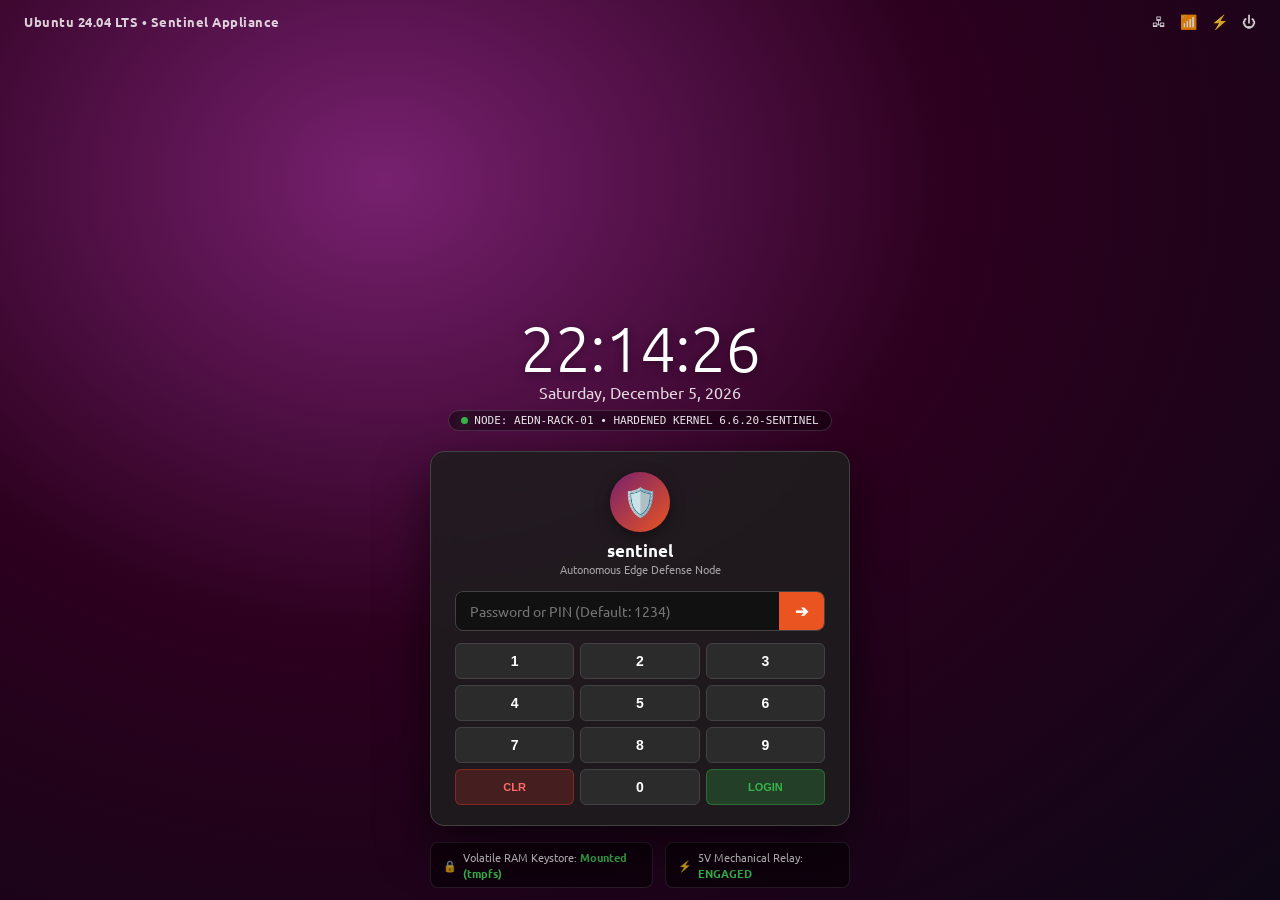
==== m4-gui-venture/web/index.html @ a0dc6989 "feat: complete BlackBox Sentinel platform, 3D CAD studio, and multi-developer collaboration suite" ====
<!DOCTYPE html>
<html lang="en">
<head>
    <meta charset="UTF-8">
    <meta name="viewport" content="width=device-width, initial-scale=1.0">
    <title>Ubuntu 24.04 LTS — BlackBox Sentinel Edge Defense OS</title>
    <!-- Official Ubuntu Font Family -->
    <link rel="preconnect" href="https://fonts.googleapis.com">
    <link rel="preconnect" href="https://fonts.gstatic.com" crossorigin>
    <link href="https://fonts.googleapis.com/css2?family=Ubuntu:ital,wght@0,300;0,400;0,500;0,700;1,400&family=Ubuntu+Mono:wght@400;700&family=Inter:wght@400;500;600;700&display=swap" rel="stylesheet">
    <link rel="stylesheet" href="style.css">
</head>
<body class="yaru-dark">

    <!-- ══════════════════════════════════════════════════════════════════════ -->
    <!-- 1. UBUNTU GDM LOCK / LOGIN SCREEN                                      -->
    <!-- ══════════════════════════════════════════════════════════════════════ -->
    <div id="gdm-lock-screen" class="active">
        <!-- Top GDM Status Bar -->
        <div class="gdm-top-bar">
            <div class="gdm-top-left">
                <span class="ubuntu-brand-text">Ubuntu 24.04 LTS &bull; Sentinel Appliance</span>
            </div>
            <div class="gdm-top-right">
                <span class="gdm-icon" title="Network Bridge Active">🖧</span>
                <span class="gdm-icon" title="GSM Cellular 2G">📶</span>
                <span class="gdm-icon" title="Power / Battery">⚡</span>
                <span class="gdm-icon" title="Power Menu">⏻</span>
            </div>
        </div>

        <!-- Center Login Widget -->
        <div class="gdm-center-container">
            <div class="gdm-clock-box">
                <div class="gdm-clock" id="gdm-clock">00:54</div>
                <div class="gdm-date" id="gdm-date">Tuesday, August 4, 2026</div>
                <div class="gdm-node-pill">
                    <span class="pulse-dot"></span> NODE: AEDN-RACK-01 &bull; HARDENED KERNEL 6.6.20-SENTINEL
                </div>
            </div>

            <div class="gdm-auth-card">
                <div class="gdm-avatar-wrap">
                    <div class="gdm-avatar">
                        <span class="avatar-shield">🛡️</span>
                    </div>
                </div>
                <div class="gdm-username">sentinel</div>
                <div class="gdm-user-role">Autonomous Edge Defense Node</div>

                <div class="gdm-input-wrapper">
                    <input type="password" id="gdm-password-input" placeholder="Password or PIN (Default: 1234)" autocomplete="off" onkeydown="handleGdmKey(event)">
                    <button class="gdm-submit-btn" onclick="unlockGdm()" title="Sign In">➔</button>
                </div>
                <div class="gdm-quick-keypad" id="gdm-keypad">
                    <button onclick="pressGdmPin('1')">1</button>
                    <button onclick="pressGdmPin('2')">2</button>
                    <button onclick="pressGdmPin('3')">3</button>
                    <button onclick="pressGdmPin('4')">4</button>
                    <button onclick="pressGdmPin('5')">5</button>
                    <button onclick="pressGdmPin('6')">6</button>
                    <button onclick="pressGdmPin('7')">7</button>
                    <button onclick="pressGdmPin('8')">8</button>
                    <button onclick="pressGdmPin('9')">9</button>
                    <button class="key-sub" onclick="clearGdmPin()">CLR</button>
                    <button onclick="pressGdmPin('0')">0</button>
                    <button class="key-act" onclick="unlockGdm()">LOGIN</button>
                </div>
            </div>

            <div class="gdm-footer-security">
                <div class="security-chip">
                    <span class="sec-icon">🔒</span>
                    <span>Volatile RAM Keystore: <strong class="text-green">Mounted (tmpfs)</strong></span>
                </div>
                <div class="security-chip">
                    <span class="sec-icon">⚡</span>
                    <span>5V Mechanical Relay: <strong class="text-green" id="gdm-relay-status">ENGAGED</strong></span>
                </div>
            </div>
        </div>
    </div>

    <!-- ══════════════════════════════════════════════════════════════════════ -->
    <!-- 2. UBUNTU DESKTOP ENVIRONMENT                                          -->
    <!-- ══════════════════════════════════════════════════════════════════════ -->
    <div id="desktop-env">

        <!-- ── Top GNOME Bar ─────────────────────────────────────────────── -->
        <header id="gnome-topbar">
            <div class="topbar-left">
                <button class="topbar-btn activities-btn" onclick="toggleAppOverview()">Activities</button>
                <span class="active-app-title" id="active-app-name">Sentinel Defense Center</span>
            </div>

            <div class="topbar-center">
                <button class="topbar-btn date-menu-btn" onclick="toggleDateMenu()">
                    <span id="topbar-date-time">Aug 4 00:54</span>
                </button>
            </div>

            <div class="topbar-right">
                <div class="quick-settings-pill" onclick="toggleQuickSettings()">
                    <span class="qs-icon">🖧</span>
                    <span class="qs-icon">📶</span>
                    <span class="qs-icon">🛡️</span>
                    <span class="qs-icon">⏻</span>
                </div>
            </div>
        </header>

        <!-- ── Quick Settings Dropdown ──────────────────────────────────── -->
        <div id="quick-settings-menu" class="gnome-menu">
            <div class="qs-grid">
                <div class="qs-tile active" onclick="toggleDefenseEngine()">
                    <div class="qs-tile-icon">🛡️</div>
                    <div class="qs-tile-text">
                        <div class="qs-tile-title">AI Defense</div>
                        <div class="qs-tile-sub" id="qs-defense-status">Armed & Active</div>
                    </div>
                </div>
                <div class="qs-tile active">
                    <div class="qs-tile-icon">🖧</div>
                    <div class="qs-tile-text">
                        <div class="qs-tile-title">Bridge br0</div>
                        <div class="qs-tile-sub">eth0 ↔ eth1</div>
                    </div>
                </div>
                <div class="qs-tile active">
                    <div class="qs-tile-icon">📶</div>
                    <div class="qs-tile-text">
                        <div class="qs-tile-title">GSM 2G</div>
                        <div class="qs-tile-sub">SIM800L Connected</div>
                    </div>
                </div>
                <div class="qs-tile" onclick="triggerTamperAlert()">
                    <div class="qs-tile-icon">🚨</div>
                    <div class="qs-tile-text">
                        <div class="qs-tile-title">Tamper Test</div>
                        <div class="qs-tile-sub">Trip Chassis Sensor</div>
                    </div>
                </div>
            </div>
            <div class="qs-slider-group">
                <div class="qs-slider-row">
                    <span>💡 OLED Brightness</span>
                    <input type="range" min="10" max="100" value="90">
                </div>
            </div>
            <div class="qs-bottom-actions">
                <button class="qs-action-btn" onclick="openApp('settings')" title="Settings">⚙️</button>
                <button class="qs-action-btn" onclick="lockDesktop()" title="Lock Screen">🔒</button>
                <button class="qs-action-btn btn-power" onclick="location.reload()" title="Restart Appliance">⏻</button>
            </div>
        </div>

        <!-- ── Ubuntu Left Dock (Dash-to-Dock) ───────────────────────────── -->
        <nav id="ubuntu-dock">
            <div class="dock-apps">
                <button class="dock-icon-btn active" data-app="defense" onclick="openApp('defense')" title="Sentinel Defense Center">
                    <div class="dock-app-icon icon-defense">🛡️</div>
                    <span class="dock-running-dot"></span>
                </button>
                <button class="dock-icon-btn" data-app="traffic" onclick="openApp('traffic')" title="Adversary Traffic Lab & Packet Sniffer">
                    <div class="dock-app-icon icon-traffic">🌊</div>
                    <span class="dock-running-dot"></span>
                </button>
                <button class="dock-icon-btn" data-app="ledger" onclick="openApp('ledger')" title="Forensic Ledger Explorer">
                    <div class="dock-app-icon icon-ledger">📋</div>
                    <span class="dock-badge" id="dock-ledger-badge">1</span>
                </button>
                <button class="dock-icon-btn" data-app="hardware" onclick="openApp('hardware')" title="Hardware Peripherals & GPIO">
                    <div class="dock-app-icon icon-hardware">🔌</div>
                </button>
                <button class="dock-icon-btn" data-app="terminal" onclick="openApp('terminal')" title="GNOME Terminal">
                    <div class="dock-app-icon icon-terminal">💻</div>
                    <span class="dock-running-dot"></span>
                </button>
                <button class="dock-icon-btn" onclick="window.location.href='/cad_viewer.html'" title="3D CAD Hardware Studio">
                    <div class="dock-app-icon" style="background: linear-gradient(135deg, #e95420, #b83d10); border-radius: 8px;">📐</div>
                </button>
                <button class="dock-icon-btn" data-app="settings" onclick="openApp('settings')" title="System Settings">
                    <div class="dock-app-icon icon-settings">⚙️</div>
                </button>
            </div>
            <div class="dock-bottom">
                <button class="dock-icon-btn dock-overview-btn" onclick="toggleAppOverview()" title="Show Applications">
                    <div class="dock-app-icon icon-grid">⊞</div>
                </button>
            </div>
        </nav>

        <!-- ── Desktop Canvas Workspace ──────────────────────────────────── -->
        <main id="desktop-workspace">

            <!-- Desktop Icons -->
            <div class="desktop-shortcuts">
                <div class="desktop-icon" ondblclick="openApp('defense')">
                    <div class="icon-img">🛡️</div>
                    <span>Sentinel Hub</span>
                </div>
                <div class="desktop-icon" ondblclick="openApp('traffic')">
                    <div class="icon-img">🌊</div>
                    <span>Traffic Lab</span>
                </div>
                <div class="desktop-icon" ondblclick="openApp('ledger')">
                    <div class="icon-img">📁</div>
                    <span>/var/log/ledger</span>
                </div>
                <div class="desktop-icon" ondblclick="openApp('terminal')">
                    <div class="icon-img">💻</div>
                    <span>Terminal</span>
                </div>
                <div class="desktop-icon" ondblclick="window.location.href='/cad_viewer.html'">
                    <div class="icon-img">📐</div>
                    <span>3D CAD Studio</span>
                </div>
                <div class="desktop-icon" ondblclick="window.location.href='/simulator.html'">
                    <div class="icon-img">⚡</div>
                    <span>Circuit Sim</span>
                </div>
            </div>

            <!-- ══════════════════════════════════════════════════════════════ -->
            <!-- APP WINDOW 1: SENTINEL DEFENSE CENTER (GNOME Control Center)   -->
            <!-- ══════════════════════════════════════════════════════════════ -->
            <div class="gnome-window active" id="win-defense">
                <div class="win-titlebar" onmousedown="startDrag(event, 'win-defense')">
                    <div class="win-title">
                        <span class="win-app-icon">🛡️</span>
                        <span>Sentinel Defense Center — AEDN-RACK-01</span>
                    </div>
                    <div class="win-controls">
                        <button class="win-btn win-min" onclick="minimizeApp('defense')">🗕</button>
                        <button class="win-btn win-max" onclick="toggleMaximize('win-defense')">🗖</button>
                        <button class="win-btn win-close" onclick="closeApp('defense')">✕</button>
                    </div>
                </div>
                <div class="win-content defense-layout">
                    <!-- Status Header Banner -->
                    <div class="defense-status-banner">
                        <div class="banner-badge-box">
                            <div class="status-indicator-ring pulse-green" id="defense-ring"></div>
                            <div class="banner-badge-text">
                                <h2 id="defense-state-text">SYSTEM ARMED &amp; DEFENDING</h2>
                                <p>Isolation Forest Real-Time Boundary Model &bull; Transparent L2 Bridge <code>br0</code></p>
                            </div>
                        </div>
                        <div class="banner-actions">
                            <button class="btn-ubuntu btn-danger" id="btn-killswitch" onclick="toggleManualLineCut()">
                                ⚡ MANUAL AIR-GAP CUT
                            </button>
                        </div>
                    </div>

                    <!-- Metrics Grid -->
                    <div class="metrics-grid">
                        <div class="metric-card">
                            <div class="metric-label">INLINE PACKETS INSPECTED</div>
                            <div class="metric-value" id="metric-pkts">0</div>
                            <div class="metric-sub">Bridge <code>br0</code> &bull; 0.04ms avg latency</div>
                        </div>
                        <div class="metric-card">
                            <div class="metric-label">DETECTED ANOMALIES</div>
                            <div class="metric-value text-red" id="metric-anomalies">0</div>
                            <div class="metric-sub">0 False Positives logged</div>
                        </div>
                        <div class="metric-card">
                            <div class="metric-label">5V RELAY ACTUATOR</div>
                            <div class="metric-value text-green" id="metric-relay">ENGAGED</div>
                            <div class="metric-sub">BCM GPIO 17 &bull; Line Connected</div>
                        </div>
                        <div class="metric-card">
                            <div class="metric-label">FORENSIC LEDGER CHAIN</div>
                            <div class="metric-value text-purple" id="metric-blocks">1 BLOCKS</div>
                            <div class="metric-sub">SHA-256 Merkle verified</div>
                        </div>
                    </div>

                    <!-- Visual Spectrum Scope & Live Threat Waterfall -->
                    <div class="defense-viz-row">
                        <div class="viz-card spectrum-viz">
                            <div class="viz-header">
                                <span>LIVE ISOLATION FOREST SCORE SPECTRUM</span>
                                <span class="text-green" id="viz-score-val">SCORE: +0.145 [NORMAL]</span>
                            </div>
                            <div class="canvas-wrap">
                                <canvas id="score-spectrum-canvas" width="540" height="130"></canvas>
                            </div>
                        </div>
                        <div class="viz-card live-alerts-viz">
                            <div class="viz-header">
                                <span>REAL-TIME AUDIT LOG</span>
                                <span class="badge-pill" id="log-count-badge">READY</span>
                            </div>
                            <div class="alerts-log-scroll" id="defense-alerts-log">
                                <div class="log-entry log-info">[SYSTEM] Kernel boot complete. Volatile keys mounted in RAM.</div>
                                <div class="log-entry log-success">[AI-MODEL] Baseline calibration completed with 120 samples. ARMED.</div>
                            </div>
                        </div>
                    </div>
                </div>
            </div>

            <!-- ══════════════════════════════════════════════════════════════ -->
            <!-- APP WINDOW 2: ADVERSARY TRAFFIC LAB (Wireshark / Analyzer)     -->
            <!-- ══════════════════════════════════════════════════════════════ -->
            <div class="gnome-window" id="win-traffic">
                <div class="win-titlebar" onmousedown="startDrag(event, 'win-traffic')">
                    <div class="win-title">
                        <span class="win-app-icon">🌊</span>
                        <span>Adversary Traffic Lab &bull; Inline Sniffer &amp; Attack Injector</span>
                    </div>
                    <div class="win-controls">
                        <button class="win-btn win-min" onclick="minimizeApp('traffic')">🗕</button>
                        <button class="win-btn win-max" onclick="toggleMaximize('win-traffic')">🗖</button>
                        <button class="win-btn win-close" onclick="closeApp('traffic')">✕</button>
                    </div>
                </div>
                <div class="win-content traffic-layout">
                    <!-- Attack Launcher Panel -->
                    <div class="traffic-launcher-bar">
                        <span class="launcher-title">⚔️ INJECT ADVERSARIAL ATTACK VECTOR:</span>
                        <div class="launcher-buttons">
                            <button class="btn-atk btn-atk-c2" onclick="injectAttack('EXFILTRATION')">
                                📤 Rogue C2 Exfiltration (Port 4444)
                            </button>
                            <button class="btn-atk btn-atk-syn" onclick="injectAttack('SYN_FLOOD')">
                                🌊 TCP SYN Flood
                            </button>
                            <button class="btn-atk btn-atk-scan" onclick="injectAttack('PORT_SCAN')">
                                🔍 Recon / Port Sweep
                            </button>
                            <button class="btn-atk btn-atk-zero" onclick="injectAttack('ZERO_DAY')">
                                ☣️ Zero-Day Protocol Anomaly
                            </button>
                        </div>
                    </div>

                    <!-- Live Packet Sniffer Table -->
                    <div class="packet-table-wrapper">
                        <table class="packet-table" id="sniffer-table">
                            <thead>
                                <tr>
                                    <th style="width: 60px;">No.</th>
                                    <th style="width: 90px;">Time</th>
                                    <th style="width: 140px;">Source</th>
                                    <th style="width: 140px;">Destination</th>
                                    <th style="width: 80px;">Protocol</th>
                                    <th style="width: 80px;">Length</th>
                                    <th>Info &amp; Anomaly Decision</th>
                                </tr>
                            </thead>
                            <tbody id="sniffer-tbody">
                                <!-- Populated dynamically -->
                            </tbody>
                        </table>
                    </div>
                </div>
            </div>

            <!-- ══════════════════════════════════════════════════════════════ -->
            <!-- APP WINDOW 3: FORENSIC LEDGER EXPLORER (Nautilus Style)        -->
            <!-- ══════════════════════════════════════════════════════════════ -->
            <div class="gnome-window" id="win-ledger">
                <div class="win-titlebar" onmousedown="startDrag(event, 'win-ledger')">
                    <div class="win-title">
                        <span class="win-app-icon">📋</span>
                        <span>Forensic Ledger Explorer — /var/log/sentinel/ledger.json</span>
                    </div>
                    <div class="win-controls">
                        <button class="win-btn win-min" onclick="minimizeApp('ledger')">🗕</button>
                        <button class="win-btn win-max" onclick="toggleMaximize('win-ledger')">🗖</button>
                        <button class="win-btn win-close" onclick="closeApp('ledger')">✕</button>
                    </div>
                </div>
                <div class="win-content ledger-layout">
                    <div class="ledger-toolbar">
                        <div class="audit-summary-pill">
                            <span class="icon">🔐</span>
                            <span id="ledger-audit-text">Chain Integrity: <strong>100% Cryptographically Valid</strong></span>
                        </div>
                        <div class="ledger-actions">
                            <button class="btn-ubuntu btn-secondary" onclick="verifyLedgerChain()">🔄 Verify Hash Chain</button>
                            <button class="btn-ubuntu btn-primary" onclick="exportLedgerJSON()">⬇ Export Forensic Receipt</button>
                        </div>
                    </div>

                    <div class="ledger-blocks-list" id="ledger-blocks-container">
                        <!-- Dynamic Block Cards -->
                    </div>
                </div>
            </div>

            <!-- ══════════════════════════════════════════════════════════════ -->
            <!-- APP WINDOW 4: HARDWARE HAL PERIPHERALS                         -->
            <!-- ══════════════════════════════════════════════════════════════ -->
            <div class="gnome-window" id="win-hardware">
                <div class="win-titlebar" onmousedown="startDrag(event, 'win-hardware')">
                    <div class="win-title">
                        <span class="win-app-icon">🔌</span>
                        <span>Hardware Abstraction Layer (HAL) &bull; Diagnostic Manager</span>
                    </div>
                    <div class="win-controls">
                        <button class="win-btn win-min" onclick="minimizeApp('hardware')">🗕</button>
                        <button class="win-btn win-max" onclick="toggleMaximize('win-hardware')">🗖</button>
                        <button class="win-btn win-close" onclick="closeApp('hardware')">✕</button>
                    </div>
                </div>
                <div class="win-content hw-layout">
                    <div class="hw-cards-grid">
                        <div class="hw-module-card">
                            <div class="hw-head">
                                <div class="hw-icon">⚡</div>
                                <div>
                                    <h3>5V Mechanical Isolation Relay</h3>
                                    <p>BCM GPIO 17 &bull; Driver: <code>RealRelay / SimRelay</code></p>
                                </div>
                            </div>
                            <div class="hw-state-row">
                                <span>Actuator State:</span>
                                <span class="badge-status text-green" id="hw-relay-tag">ENGAGED (0V Normal)</span>
                            </div>
                            <button class="btn-ubuntu btn-secondary" onclick="toggleManualLineCut()">Toggle Mechanical Relay</button>
                        </div>

                        <div class="hw-module-card">
                            <div class="hw-head">
                                <div class="hw-icon">🛡️</div>
                                <div>
                                    <h3>Chassis Anti-Tamper Sensor</h3>
                                    <p>BCM GPIO 27 &amp; 22 &bull; Active-Low Grid</p>
                                </div>
                            </div>
                            <div class="hw-state-row">
                                <span>Enclosure State:</span>
                                <span class="badge-status text-green" id="hw-tamper-tag">CONTINUOUS (SECURE)</span>
                            </div>
                            <button class="btn-ubuntu btn-danger" onclick="triggerTamperAlert()">Trip Microswitch Circuit</button>
                        </div>

                        <div class="hw-module-card">
                            <div class="hw-head">
                                <div class="hw-icon">📱</div>
                                <div>
                                    <h3>SIM800L Cellular Modem (OOB)</h3>
                                    <p>UART <code>/dev/serial0</code> @ 9600 Baud</p>
                                </div>
                            </div>
                            <div class="hw-state-row">
                                <span>GSM Network:</span>
                                <span class="badge-status text-cyan">REGISTERED (RSSI: 28/31)</span>
                            </div>
                            <button class="btn-ubuntu btn-secondary" onclick="sendTestSMS()">Send Test Out-of-Band SMS</button>
                        </div>

                        <div class="hw-module-card">
                            <div class="hw-head">
                                <div class="hw-icon">📡</div>
                                <div>
                                    <h3>ESP32-S3 Mesh Radio</h3>
                                    <p>Protocol: ESP-NOW 2.4GHz P2P Threat Gossip</p>
                                </div>
                            </div>
                            <div class="hw-state-row">
                                <span>Mesh Topology:</span>
                                <span class="badge-status text-purple">ACTIVE (Rack Node Listening)</span>
                            </div>
                            <button class="btn-ubuntu btn-secondary" onclick="broadcastMeshThreat()">Gossip Lateral Threat</button>
                        </div>
                    </div>
                </div>
            </div>

            <!-- ══════════════════════════════════════════════════════════════ -->
            <!-- APP WINDOW 5: GNOME TERMINAL (Ubuntu Bash Console)             -->
            <!-- ══════════════════════════════════════════════════════════════ -->
            <div class="gnome-window" id="win-terminal">
                <div class="win-titlebar" onmousedown="startDrag(event, 'win-terminal')">
                    <div class="win-title">
                        <span class="win-app-icon">💻</span>
                        <span>sentinel@ubuntu-sentinel: ~</span>
                    </div>
                    <div class="win-controls">
                        <button class="win-btn win-min" onclick="minimizeApp('terminal')">🗕</button>
                        <button class="win-btn win-max" onclick="toggleMaximize('win-terminal')">🗖</button>
                        <button class="win-btn win-close" onclick="closeApp('terminal')">✕</button>
                    </div>
                </div>
                <div class="win-content terminal-layout">
                    <div class="term-body" id="gnome-term-body">
                        <div class="term-line text-white">Linux ubuntu-sentinel 6.6.20-hardened-arm64 #1 SMP PREEMPT aarch64</div>
                        <div class="term-line text-muted">BlackBox Sentinel Autonomous Edge Defense Node (AEDN-RACK-01)</div>
                        <div class="term-line text-green">All services running: sentinel-bridge, sentinel-core, sentinel-gui.</div>
                        <div class="term-line text-muted">Type 'help' or 'commands' for available appliance diagnostic utilities.</div>
                    </div>
                    <div class="term-prompt-line">
                        <span class="term-user-host">sentinel@ubuntu-sentinel</span><span class="term-colon">:</span><span class="term-dir">~</span><span class="term-dollar">$</span>
                        <input type="text" id="term-cli-input" autofocus autocomplete="off" onkeydown="handleTerminalCommand(event)">
                    </div>
                </div>
            </div>

            <!-- ══════════════════════════════════════════════════════════════ -->
            <!-- APP WINDOW 6: UBUNTU SETTINGS & SECURITY VAULT                 -->
            <!-- ══════════════════════════════════════════════════════════════ -->
            <div class="gnome-window" id="win-settings">
                <div class="win-titlebar" onmousedown="startDrag(event, 'win-settings')">
                    <div class="win-title">
                        <span class="win-app-icon">⚙️</span>
                        <span>Settings &bull; Security &amp; Kernel Hardening</span>
                    </div>
                    <div class="win-controls">
                        <button class="win-btn win-min" onclick="minimizeApp('settings')">🗕</button>
                        <button class="win-btn win-max" onclick="toggleMaximize('win-settings')">🗖</button>
                        <button class="win-btn win-close" onclick="closeApp('settings')">✕</button>
                    </div>
                </div>
                <div class="win-content settings-layout">
                    <div class="settings-sidebar">
                        <div class="settings-nav-item active">🛡️ Security &amp; Vault</div>
                        <div class="settings-nav-item">🖧 Network &amp; Bridge</div>
                        <div class="settings-nav-item">🖥️ Touch Display (800x480)</div>
                        <div class="settings-nav-item">ℹ️ About Appliance</div>
                    </div>
                    <div class="settings-main-pane">
                        <h3 class="pane-title">Cryptographic Key Vault &amp; Kernel Protections</h3>
                        
                        <div class="setting-row">
                            <div>
                                <strong>Volatile RAM Keystore (/run/sentinel/keys)</strong>
                                <p>Keys stored in non-persistent tmpfs RAM only. Wiped instantly on physical tamper.</p>
                            </div>
                            <span class="badge-status text-green">ACTIVE (tmpfs)</span>
                        </div>

                        <div class="setting-row">
                            <div>
                                <strong>TCP SYN Cookies &amp; Reverse Path Filtering</strong>
                                <p>Kernel level flood mitigation configured in /etc/sysctl.d/99-sentinel.conf</p>
                            </div>
                            <span class="badge-status text-green">ENFORCED</span>
                        </div>

                        <div class="setting-row">
                            <div>
                                <strong>Transparent Inline Layer-2 Bridge</strong>
                                <p>Interface <code>br0</code> binding physical ports <code>eth0</code> and <code>eth1</code>.</p>
                            </div>
                            <span class="badge-status text-green">CONNECTED</span>
                        </div>

                        <div class="zeroization-danger-box">
                            <h4>🔥 EMERGENCY ZEROIZATION PROTOCOL</h4>
                            <p>Instantly overwrite and zeroize all cryptographic AES keys in volatile memory, drop network interface bridge, and permanently isolate the physical relay.</p>
                            <button class="btn-ubuntu btn-danger" onclick="triggerTamperAlert()">
                                EXECUTE MASTER ZEROIZATION
                            </button>
                        </div>
                    </div>
                </div>
            </div>

        </main>
    </div>

    <!-- ══════════════════════════════════════════════════════════════════════ -->
    <!-- 3. AUTONOMOUS AIR-GAP LOCKDOWN SYSTEM ALERT OVERLAY                    -->
    <!-- ══════════════════════════════════════════════════════════════════════ -->
    <div id="airgap-lockdown-modal" class="">
        <div class="lockdown-dialog">
            <div class="dialog-header">
                <div class="siren-icon">🚨</div>
                <div class="dialog-title-text">
                    <h2>SYSTEM ALERT: AIR-GAP CONTAINMENT TRIGGERED</h2>
                    <p>Mechanical data relay severed in 0.04ms &bull; Threat isolated</p>
                </div>
            </div>
            <div class="dialog-body">
                <div class="threat-detail-box">
                    <div class="detail-row">
                        <span class="lbl">Detected Threat Vector:</span>
                        <strong class="text-red" id="modal-threat-name">ROGUE C2 DATA EXFILTRATION</strong>
                    </div>
                    <div class="detail-row">
                        <span class="lbl">Isolation Forest Score:</span>
                        <strong class="text-red" id="modal-anomaly-score">-0.088 (Spike past threshold)</strong>
                    </div>
                    <div class="detail-row">
                        <span class="lbl">Hardware Relay Status:</span>
                        <strong class="text-red">ISOLATED / AIR-GAPPED (Physical line broken)</strong>
                    </div>
                    <div class="detail-row">
                        <span class="lbl">SHA-256 Ledger Receipt:</span>
                        <code class="text-purple" id="modal-ledger-hash">c68a975a29de2ccd01efd32b1f079...</code>
                    </div>
                    <div class="detail-row">
                        <span class="lbl">Out-of-Band Notification:</span>
                        <strong class="text-green">SMS Sent to Admin (+919876543210) &bull; ESP-NOW Gossiped</strong>
                    </div>
                </div>

                <div class="override-pin-section">
                    <p class="pin-prompt">Enter Administrator Sudo PIN to restore physical data connection:</p>
                    <div class="pin-display-row">
                        <input type="password" id="modal-pin-input" readonly placeholder="••••">
                    </div>
                    <div class="modal-numpad">
                        <button onclick="pressModalPin('1')">1</button>
                        <button onclick="pressModalPin('2')">2</button>
                        <button onclick="pressModalPin('3')">3</button>
                        <button onclick="pressModalPin('4')">4</button>
                        <button onclick="pressModalPin('5')">5</button>
                        <button onclick="pressModalPin('6')">6</button>
                        <button onclick="pressModalPin('7')">7</button>
                        <button onclick="pressModalPin('8')">8</button>
                        <button onclick="pressModalPin('9')">9</button>
                        <button class="key-sub" onclick="clearModalPin()">CLR</button>
                        <button onclick="pressModalPin('0')">0</button>
                        <button class="key-ok" onclick="submitModalPin()">ENGAGE</button>
                    </div>
                </div>
            </div>
        </div>
    </div>

    <!-- GNOME Notification Toast -->
    <div id="gnome-toast" class="gnome-toast"></div>

    <script src="app.js"></script>
</body>
</html>
---- m4-gui-venture/web/style.css ----
/* ==============================================================================
   UBUNTU 24.04 LTS (YARU DARK) — BLACKBOX SENTINEL APPLIANCE OS DESIGN SYSTEM
   Authentic Canonical Yaru Theme: Aubergine, Ubuntu Orange (#E95420), Slate Dark
   ============================================================================== */

:root {
    /* Canonical Ubuntu Palette */
    --ubuntu-orange: #E95420;
    --ubuntu-orange-hover: #f06a38;
    --ubuntu-aubergine: #77216F;
    --ubuntu-aubergine-dark: #2C001E;
    --ubuntu-mid-aubergine: #5E2750;
    
    /* Yaru Dark UI Tokens */
    --yaru-dark-bg: #1e1e1e;
    --yaru-panel-bg: #262626;
    --yaru-card-bg: #303030;
    --yaru-card-hover: #3a3a3a;
    --yaru-border: #424242;
    --yaru-border-light: rgba(255, 255, 255, 0.1);
    --yaru-topbar: #111111;
    --yaru-dock: rgba(20, 20, 20, 0.88);
    
    /* Status Colors */
    --color-green: #38b44a;
    --color-green-glow: 0 0 12px rgba(56, 180, 74, 0.4);
    --color-red: #df382c;
    --color-red-glow: 0 0 15px rgba(223, 56, 44, 0.5);
    --color-blue: #00a3e0;
    --color-purple: #9b59b6;
    --color-amber: #f39c12;
    
    /* Typography */
    --font-ubuntu: 'Ubuntu', -apple-system, BlinkMacSystemFont, sans-serif;
    --font-mono: 'Ubuntu Mono', 'JetBrains Mono', monospace;
    --font-inter: 'Inter', sans-serif;
}

* {
    box-sizing: border-box;
    margin: 0;
    padding: 0;
    user-select: none;
    -webkit-user-select: none;
}

html, body {
    width: 100vw;
    height: 100vh;
    overflow: hidden;
    background-color: #0c0814;
    font-family: var(--font-ubuntu);
    color: #ffffff;
}

/* ══════════════════════════════════════════════════════════════════════════
   1. GDM LOCK / LOGIN SCREEN
   ══════════════════════════════════════════════════════════════════════════ */
#gdm-lock-screen {
    position: fixed;
    top: 0; left: 0; width: 100vw; height: 100vh;
    background: radial-gradient(ellipse at 30% 20%, #77216F 0%, #2C001E 45%, #0e0716 100%);
    z-index: 1000;
    display: flex;
    flex-direction: column;
    justify-content: space-between;
    padding: 12px 24px;
    opacity: 0;
    pointer-events: none;
    transition: opacity 0.35s cubic-bezier(0.16, 1, 0.3, 1), transform 0.35s ease;
    transform: scale(1.02);
}

#gdm-lock-screen.active {
    opacity: 1;
    pointer-events: all;
    transform: scale(1);
}

.gdm-top-bar {
    display: flex;
    justify-content: space-between;
    align-items: center;
    font-size: 13px;
    color: rgba(255, 255, 255, 0.8);
}

.ubuntu-brand-text {
    font-weight: 700;
    letter-spacing: 0.5px;
}

.gdm-top-right {
    display: flex;
    gap: 14px;
}

.gdm-icon {
    font-size: 14px;
    cursor: pointer;
}

.gdm-center-container {
    display: flex;
    flex-direction: column;
    align-items: center;
    max-width: 420px;
    margin: 0 auto;
    width: 100%;
}

.gdm-clock-box {
    text-align: center;
    margin-bottom: 20px;
}

.gdm-clock {
    font-size: 64px;
    font-weight: 300;
    letter-spacing: -1px;
    text-shadow: 0 2px 10px rgba(0, 0, 0, 0.4);
}

.gdm-date {
    font-size: 16px;
    font-weight: 400;
    color: rgba(255, 255, 255, 0.85);
    margin-top: -4px;
}

.gdm-node-pill {
    display: inline-flex;
    align-items: center;
    gap: 6px;
    background: rgba(0, 0, 0, 0.4);
    border: 1px solid rgba(255, 255, 255, 0.15);
    padding: 3px 12px;
    border-radius: 20px;
    font-size: 11px;
    font-family: var(--font-mono);
    color: rgba(255, 255, 255, 0.9);
    margin-top: 8px;
}

.pulse-dot {
    width: 7px;
    height: 7px;
    background: var(--color-green);
    border-radius: 50%;
    box-shadow: var(--color-green-glow);
    animation: pulseGlow 1.5s infinite;
}

@keyframes pulseGlow {
    0%, 100% { transform: scale(1); opacity: 1; }
    50% { transform: scale(1.3); opacity: 0.6; }
}

.gdm-auth-card {
    background: rgba(30, 30, 30, 0.85);
    border: 1px solid var(--yaru-border);
    backdrop-filter: blur(20px);
    border-radius: 14px;
    padding: 20px 24px;
    width: 100%;
    box-shadow: 0 20px 50px rgba(0, 0, 0, 0.6);
    text-align: center;
}

.gdm-avatar-wrap {
    display: flex;
    justify-content: center;
    margin-bottom: 8px;
}

.gdm-avatar {
    width: 60px;
    height: 60px;
    background: linear-gradient(135deg, var(--ubuntu-aubergine), var(--ubuntu-orange));
    border-radius: 50%;
    display: flex;
    justify-content: center;
    align-items: center;
    font-size: 28px;
    box-shadow: 0 4px 15px rgba(0, 0, 0, 0.4);
}

.gdm-username {
    font-size: 17px;
    font-weight: 700;
}

.gdm-user-role {
    font-size: 11px;
    color: rgba(255, 255, 255, 0.6);
    margin-bottom: 14px;
}

.gdm-input-wrapper {
    display: flex;
    background: #111111;
    border: 1px solid var(--yaru-border);
    border-radius: 8px;
    overflow: hidden;
    margin-bottom: 12px;
    transition: border-color 0.2s;
}

.gdm-input-wrapper:focus-within {
    border-color: var(--ubuntu-orange);
    box-shadow: 0 0 0 2px rgba(233, 84, 32, 0.3);
}

#gdm-password-input {
    flex: 1;
    background: transparent;
    border: none;
    padding: 10px 14px;
    color: #ffffff;
    font-size: 14px;
    font-family: var(--font-ubuntu);
    outline: none;
}

.gdm-submit-btn {
    background: var(--ubuntu-orange);
    border: none;
    color: #ffffff;
    padding: 0 16px;
    font-size: 16px;
    cursor: pointer;
    font-weight: 700;
    transition: background 0.15s;
}

.gdm-submit-btn:hover {
    background: var(--ubuntu-orange-hover);
}

.gdm-quick-keypad {
    display: grid;
    grid-template-columns: repeat(3, 1fr);
    gap: 6px;
}

.gdm-quick-keypad button {
    background: #2b2b2b;
    border: 1px solid var(--yaru-border);
    color: #ffffff;
    font-size: 14px;
    font-weight: 700;
    padding: 9px;
    border-radius: 6px;
    cursor: pointer;
    transition: background 0.15s, transform 0.1s;
}

.gdm-quick-keypad button:active {
    transform: scale(0.95);
    background: var(--ubuntu-orange);
}

.gdm-quick-keypad .key-sub {
    background: rgba(223, 56, 44, 0.2);
    color: #ff6b6b;
    border-color: rgba(223, 56, 44, 0.4);
    font-size: 11px;
}

.gdm-quick-keypad .key-act {
    background: rgba(56, 180, 74, 0.25);
    color: var(--color-green);
    border-color: rgba(56, 180, 74, 0.4);
    font-size: 11px;
}

.gdm-footer-security {
    display: flex;
    gap: 12px;
    margin-top: 16px;
}

.security-chip {
    background: rgba(0, 0, 0, 0.5);
    border: 1px solid rgba(255, 255, 255, 0.1);
    border-radius: 8px;
    padding: 6px 12px;
    font-size: 11px;
    display: flex;
    align-items: center;
    gap: 6px;
    color: rgba(255, 255, 255, 0.8);
}

/* ══════════════════════════════════════════════════════════════════════════
   2. DESKTOP SHELL & TOP BAR
   ══════════════════════════════════════════════════════════════════════════ */
#desktop-env {
    width: 100vw;
    height: 100vh;
    display: flex;
    flex-direction: column;
    background: radial-gradient(ellipse at 40% 30%, #4a154b 0%, #200015 60%, #0a040f 100%);
    background-size: cover;
    position: relative;
}

/* Top GNOME Bar */
#gnome-topbar {
    height: 28px;
    background: var(--yaru-topbar);
    display: flex;
    justify-content: space-between;
    align-items: center;
    padding: 0 8px;
    font-size: 12px;
    font-weight: 500;
    z-index: 500;
    box-shadow: 0 1px 4px rgba(0, 0, 0, 0.5);
}

.topbar-left {
    display: flex;
    align-items: center;
    gap: 12px;
}

.topbar-btn {
    background: transparent;
    border: none;
    color: #ffffff;
    font-family: var(--font-ubuntu);
    font-size: 12px;
    font-weight: 500;
    padding: 2px 8px;
    border-radius: 12px;
    cursor: pointer;
    transition: background 0.15s;
}

.topbar-btn:hover {
    background: rgba(255, 255, 255, 0.15);
}

.active-app-title {
    font-weight: 700;
    color: rgba(255, 255, 255, 0.9);
}

.topbar-center {
    display: flex;
    justify-content: center;
}

.topbar-right {
    display: flex;
    align-items: center;
}

.quick-settings-pill {
    display: flex;
    align-items: center;
    gap: 8px;
    background: rgba(255, 255, 255, 0.1);
    padding: 2px 10px;
    border-radius: 14px;
    cursor: pointer;
    font-size: 12px;
}

.quick-settings-pill:hover {
    background: rgba(255, 255, 255, 0.2);
}

/* Quick Settings Dropdown */
.gnome-menu {
    position: absolute;
    top: 32px;
    right: 12px;
    width: 290px;
    background: rgba(36, 36, 36, 0.95);
    border: 1px solid var(--yaru-border);
    backdrop-filter: blur(25px);
    border-radius: 12px;
    padding: 14px;
    box-shadow: 0 12px 35px rgba(0, 0, 0, 0.7);
    z-index: 600;
    display: none;
    flex-direction: column;
    gap: 12px;
}

.gnome-menu.active {
    display: flex;
}

.qs-grid {
    display: grid;
    grid-template-columns: 1fr 1fr;
    gap: 8px;
}

.qs-tile {
    background: #333333;
    border-radius: 8px;
    padding: 8px 10px;
    display: flex;
    align-items: center;
    gap: 8px;
    cursor: pointer;
    transition: background 0.15s;
}

.qs-tile:hover {
    background: #3d3d3d;
}

.qs-tile.active {
    background: var(--ubuntu-orange);
}

.qs-tile-icon {
    font-size: 18px;
}

.qs-tile-title {
    font-size: 11px;
    font-weight: 700;
}

.qs-tile-sub {
    font-size: 9px;
    color: rgba(255, 255, 255, 0.7);
}

.qs-slider-group {
    background: #333333;
    border-radius: 8px;
    padding: 8px 12px;
    font-size: 11px;
}

.qs-slider-row {
    display: flex;
    flex-direction: column;
    gap: 4px;
}

.qs-slider-row input[type="range"] {
    accent-color: var(--ubuntu-orange);
    height: 4px;
    border-radius: 2px;
}

.qs-bottom-actions {
    display: flex;
    justify-content: flex-end;
    gap: 8px;
    border-top: 1px solid rgba(255, 255, 255, 0.1);
    padding-top: 8px;
}

.qs-action-btn {
    width: 32px;
    height: 32px;
    border-radius: 50%;
    background: #333333;
    border: none;
    color: #ffffff;
    cursor: pointer;
    display: flex;
    justify-content: center;
    align-items: center;
    font-size: 14px;
}

.qs-action-btn:hover {
    background: #444444;
}

.btn-power:hover {
    background: var(--color-red);
}

/* ══════════════════════════════════════════════════════════════════════════
   UBUNTU LEFT DOCK (Dash-to-Dock)
   ══════════════════════════════════════════════════════════════════════════ */
#ubuntu-dock {
    position: absolute;
    top: 28px;
    left: 0;
    bottom: 0;
    width: 58px;
    background: var(--yaru-dock);
    backdrop-filter: blur(15px);
    display: flex;
    flex-direction: column;
    justify-content: space-between;
    align-items: center;
    padding: 10px 0 8px 0;
    z-index: 400;
    border-right: 1px solid rgba(255, 255, 255, 0.06);
}

.dock-apps {
    display: flex;
    flex-direction: column;
    gap: 10px;
    align-items: center;
    width: 100%;
}

.dock-icon-btn {
    width: 44px;
    height: 44px;
    background: transparent;
    border: none;
    border-radius: 10px;
    display: flex;
    justify-content: center;
    align-items: center;
    position: relative;
    cursor: pointer;
    transition: transform 0.15s, background 0.15s;
}

.dock-icon-btn:hover {
    background: rgba(255, 255, 255, 0.15);
    transform: scale(1.08);
}

.dock-icon-btn:active {
    transform: scale(0.94);
}

.dock-app-icon {
    width: 36px;
    height: 36px;
    border-radius: 8px;
    display: flex;
    justify-content: center;
    align-items: center;
    font-size: 20px;
    box-shadow: 0 4px 10px rgba(0, 0, 0, 0.3);
}

.icon-defense { background: linear-gradient(135deg, #77216F, #E95420); }
.icon-traffic { background: linear-gradient(135deg, #00a3e0, #2980b9); }
.icon-ledger { background: linear-gradient(135deg, #8e44ad, #2c3e50); }
.icon-hardware { background: linear-gradient(135deg, #27ae60, #16a085); }
.icon-terminal { background: #111111; border: 1px solid rgba(255, 255, 255, 0.2); }
.icon-settings { background: #555555; }
.icon-grid { font-size: 24px; color: rgba(255, 255, 255, 0.8); }

.dock-running-dot {
    position: absolute;
    left: -4px;
    top: 50%;
    transform: translateY(-50%);
    width: 4px;
    height: 12px;
    background: var(--ubuntu-orange);
    border-radius: 2px;
}

.dock-badge {
    position: absolute;
    top: -2px;
    right: -2px;
    background: var(--ubuntu-orange);
    color: #ffffff;
    font-size: 9px;
    font-weight: 700;
    padding: 1px 5px;
    border-radius: 10px;
}

/* ══════════════════════════════════════════════════════════════════════════
   DESKTOP WORKSPACE & GNOME WINDOWS
   ══════════════════════════════════════════════════════════════════════════ */
#desktop-workspace {
    flex: 1;
    margin-left: 58px;
    position: relative;
    overflow: hidden;
    padding: 16px;
}

.desktop-shortcuts {
    display: flex;
    flex-direction: column;
    gap: 16px;
    position: absolute;
    top: 16px;
    left: 16px;
    z-index: 1;
}

.desktop-icon {
    display: flex;
    flex-direction: column;
    align-items: center;
    gap: 4px;
    width: 76px;
    padding: 6px 4px;
    border-radius: 6px;
    cursor: pointer;
    font-size: 11px;
    text-align: center;
    text-shadow: 0 1px 3px rgba(0, 0, 0, 0.8);
    transition: background 0.15s;
}

.desktop-icon:hover {
    background: rgba(255, 255, 255, 0.12);
}

.desktop-icon .icon-img {
    font-size: 32px;
}

/* GNOME WINDOW (YARU THEME) */
.gnome-window {
    position: absolute;
    top: 20px;
    left: 30px;
    right: 20px;
    bottom: 20px;
    background: var(--yaru-dark-bg);
    border: 1px solid var(--yaru-border);
    border-radius: 10px;
    box-shadow: 0 15px 45px rgba(0, 0, 0, 0.8);
    display: none;
    flex-direction: column;
    overflow: hidden;
    z-index: 10;
}

.gnome-window.active {
    display: flex;
    animation: gnomeWinOpen 0.2s cubic-bezier(0.16, 1, 0.3, 1);
}

@keyframes gnomeWinOpen {
    from { opacity: 0; transform: scale(0.98); }
    to { opacity: 1; transform: scale(1); }
}

.win-titlebar {
    height: 38px;
    background: var(--yaru-panel-bg);
    border-bottom: 1px solid var(--yaru-border);
    display: flex;
    justify-content: space-between;
    align-items: center;
    padding: 0 12px;
    cursor: move;
}

.win-title {
    display: flex;
    align-items: center;
    gap: 8px;
    font-size: 13px;
    font-weight: 700;
    color: rgba(255, 255, 255, 0.9);
}

.win-app-icon {
    font-size: 16px;
}

.win-controls {
    display: flex;
    gap: 6px;
}

.win-btn {
    width: 22px;
    height: 22px;
    border-radius: 50%;
    background: #3a3a3a;
    border: 1px solid rgba(255, 255, 255, 0.1);
    color: rgba(255, 255, 255, 0.8);
    font-size: 10px;
    font-weight: 700;
    display: flex;
    justify-content: center;
    align-items: center;
    cursor: pointer;
    transition: background 0.15s;
}

.win-btn:hover { background: #505050; color: #ffffff; }
.win-close:hover { background: var(--color-red); color: #ffffff; }

.win-content {
    flex: 1;
    overflow-y: auto;
    background: var(--yaru-dark-bg);
    padding: 16px;
}

/* ══════════════════════════════════════════════════════════════════════════
   1. DEFENSE CENTER LAYOUT
   ══════════════════════════════════════════════════════════════════════════ */
.defense-status-banner {
    background: linear-gradient(90deg, rgba(119, 33, 111, 0.4), rgba(233, 84, 32, 0.15));
    border: 1px solid rgba(233, 84, 32, 0.3);
    border-radius: 8px;
    padding: 14px 18px;
    display: flex;
    justify-content: space-between;
    align-items: center;
    margin-bottom: 14px;
}

.banner-badge-box {
    display: flex;
    align-items: center;
    gap: 14px;
}

.status-indicator-ring {
    width: 14px;
    height: 14px;
    border-radius: 50%;
    background: var(--color-green);
    box-shadow: var(--color-green-glow);
}

.status-indicator-ring.pulse-red {
    background: var(--color-red);
    box-shadow: var(--color-red-glow);
    animation: blinkSiren 0.6s infinite;
}

.banner-badge-text h2 {
    font-size: 16px;
    font-weight: 700;
    letter-spacing: 0.5px;
}

.banner-badge-text p {
    font-size: 11px;
    color: var(--text-muted, #a0a0a0);
    margin-top: 2px;
}

.btn-ubuntu {
    background: var(--ubuntu-orange);
    border: none;
    color: #ffffff;
    font-family: var(--font-ubuntu);
    font-size: 12px;
    font-weight: 700;
    padding: 8px 16px;
    border-radius: 6px;
    cursor: pointer;
    transition: background 0.15s, transform 0.1s;
}

.btn-ubuntu:hover { background: var(--ubuntu-orange-hover); }
.btn-ubuntu:active { transform: scale(0.96); }
.btn-danger { background: var(--color-red); }
.btn-danger:hover { background: #b01810; }
.btn-secondary { background: #3c3c3c; border: 1px solid var(--yaru-border); }
.btn-secondary:hover { background: #4a4a4a; }

.metrics-grid {
    display: grid;
    grid-template-columns: repeat(4, 1fr);
    gap: 12px;
    margin-bottom: 14px;
}

.metric-card {
    background: var(--yaru-card-bg);
    border: 1px solid var(--yaru-border);
    border-radius: 8px;
    padding: 12px 14px;
}

.metric-label {
    font-size: 10px;
    font-weight: 700;
    color: #a8a8a8;
    letter-spacing: 0.5px;
}

.metric-value {
    font-size: 20px;
    font-weight: 700;
    font-family: var(--font-mono);
    color: #ffffff;
    margin: 4px 0 2px 0;
}

.metric-sub {
    font-size: 10px;
    color: #888888;
}

.text-green { color: var(--color-green); }
.text-red { color: var(--color-red); }
.text-purple { color: var(--color-purple); }
.text-cyan { color: var(--color-blue); }

.defense-viz-row {
    display: grid;
    grid-template-columns: 1.4fr 1fr;
    gap: 12px;
}

.viz-card {
    background: var(--yaru-card-bg);
    border: 1px solid var(--yaru-border);
    border-radius: 8px;
    padding: 12px;
    display: flex;
    flex-direction: column;
}

.viz-header {
    display: flex;
    justify-content: space-between;
    align-items: center;
    font-size: 11px;
    font-weight: 700;
    margin-bottom: 8px;
}

.canvas-wrap {
    background: #111111;
    border: 1px solid rgba(255, 255, 255, 0.08);
    border-radius: 6px;
    height: 140px;
    display: flex;
    justify-content: center;
    align-items: center;
}

.alerts-log-scroll {
    background: #111111;
    border: 1px solid rgba(255, 255, 255, 0.08);
    border-radius: 6px;
    height: 140px;
    overflow-y: auto;
    padding: 8px 10px;
    font-family: var(--font-mono);
    font-size: 11px;
    display: flex;
    flex-direction: column;
    gap: 4px;
}

.log-entry { padding: 2px 0; border-bottom: 1px solid rgba(255, 255, 255, 0.04); }
.log-info { color: #a0a0a0; }
.log-success { color: var(--color-green); }
.log-danger { color: var(--color-red); font-weight: 700; }

/* ══════════════════════════════════════════════════════════════════════════
   2. TRAFFIC LAB (WIRESHARK STYLE TABLE)
   ══════════════════════════════════════════════════════════════════════════ */
.traffic-launcher-bar {
    background: var(--yaru-panel-bg);
    border: 1px solid var(--yaru-border);
    border-radius: 8px;
    padding: 10px 14px;
    margin-bottom: 12px;
    display: flex;
    align-items: center;
    gap: 12px;
    flex-wrap: wrap;
}

.launcher-title {
    font-size: 11px;
    font-weight: 700;
    color: var(--ubuntu-orange);
}

.launcher-buttons {
    display: flex;
    gap: 8px;
    flex-wrap: wrap;
}

.btn-atk {
    background: #383838;
    border: 1px solid #4f4f4f;
    color: #ffffff;
    font-family: var(--font-ubuntu);
    font-size: 11px;
    font-weight: 600;
    padding: 6px 12px;
    border-radius: 6px;
    cursor: pointer;
    transition: all 0.15s;
}

.btn-atk:hover {
    background: var(--color-red);
    border-color: var(--color-red);
}

.packet-table-wrapper {
    background: #111111;
    border: 1px solid var(--yaru-border);
    border-radius: 6px;
    height: 320px;
    overflow-y: auto;
}

.packet-table {
    width: 100%;
    border-collapse: collapse;
    font-family: var(--font-mono);
    font-size: 11px;
    text-align: left;
}

.packet-table th {
    background: #222222;
    padding: 8px 10px;
    color: #a8a8a8;
    font-weight: 700;
    border-bottom: 1px solid var(--yaru-border);
    position: sticky;
    top: 0;
}

.packet-table td {
    padding: 6px 10px;
    border-bottom: 1px solid rgba(255, 255, 255, 0.04);
}

.pkt-row-normal { color: #d0d0d0; }
.pkt-row-anomaly {
    background: rgba(223, 56, 44, 0.25) !important;
    color: #ff7675 !important;
    font-weight: 700;
}

/* ══════════════════════════════════════════════════════════════════════════
   3. FORENSIC LEDGER (NAUTILUS STYLE)
   ══════════════════════════════════════════════════════════════════════════ */
.ledger-toolbar {
    display: flex;
    justify-content: space-between;
    align-items: center;
    background: var(--yaru-panel-bg);
    border: 1px solid var(--yaru-border);
    border-radius: 8px;
    padding: 10px 14px;
    margin-bottom: 12px;
}

.audit-summary-pill {
    display: flex;
    align-items: center;
    gap: 8px;
    font-size: 12px;
}

.ledger-blocks-list {
    display: flex;
    flex-direction: column;
    gap: 10px;
    max-height: 320px;
    overflow-y: auto;
}

.ledger-block-item {
    background: var(--yaru-card-bg);
    border: 1px solid var(--yaru-border);
    border-left: 4px solid var(--color-purple);
    border-radius: 8px;
    padding: 10px 14px;
    font-family: var(--font-mono);
    font-size: 11px;
}

.block-header {
    display: flex;
    justify-content: space-between;
    font-weight: 700;
    color: var(--color-purple);
    margin-bottom: 4px;
}

.block-hash-line {
    color: var(--color-blue);
    word-break: break-all;
    font-size: 10px;
}

/* ══════════════════════════════════════════════════════════════════════════
   4. HARDWARE HAL DIAGNOSTICS
   ══════════════════════════════════════════════════════════════════════════ */
.hw-cards-grid {
    display: grid;
    grid-template-columns: 1fr 1fr;
    gap: 12px;
}

.hw-module-card {
    background: var(--yaru-card-bg);
    border: 1px solid var(--yaru-border);
    border-radius: 8px;
    padding: 14px;
    display: flex;
    flex-direction: column;
    justify-content: space-between;
}

.hw-head {
    display: flex;
    align-items: center;
    gap: 12px;
    margin-bottom: 8px;
}

.hw-icon {
    font-size: 24px;
}

.hw-head h3 { font-size: 13px; font-weight: 700; }
.hw-head p { font-size: 10px; color: #888888; font-family: var(--font-mono); }

.hw-state-row {
    font-size: 11px;
    display: flex;
    justify-content: space-between;
    margin-bottom: 10px;
}

.badge-status {
    font-family: var(--font-mono);
    font-size: 10px;
    font-weight: 700;
}

/* ══════════════════════════════════════════════════════════════════════════
   5. GNOME TERMINAL
   ══════════════════════════════════════════════════════════════════════════ */
.terminal-layout {
    background: #000000;
    padding: 12px;
    height: 100%;
    display: flex;
    flex-direction: column;
    font-family: var(--font-mono);
    font-size: 12px;
}

.term-body {
    flex: 1;
    overflow-y: auto;
    display: flex;
    flex-direction: column;
    gap: 3px;
}

.term-prompt-line {
    display: flex;
    align-items: center;
    gap: 6px;
    padding-top: 8px;
    border-top: 1px solid #222222;
}

.term-user-host { color: var(--color-green); font-weight: 700; }
.term-colon { color: #ffffff; }
.term-dir { color: #4a90e2; font-weight: 700; }
.term-dollar { color: #ffffff; }

#term-cli-input {
    flex: 1;
    background: transparent;
    border: none;
    color: #ffffff;
    font-family: var(--font-mono);
    font-size: 12px;
    outline: none;
}

/* ══════════════════════════════════════════════════════════════════════════
   6. SETTINGS & ZEROIZATION
   ══════════════════════════════════════════════════════════════════════════ */
.settings-layout {
    display: grid;
    grid-template-columns: 200px 1fr;
    gap: 16px;
    height: 100%;
}

.settings-sidebar {
    background: var(--yaru-panel-bg);
    border-radius: 8px;
    padding: 8px;
    display: flex;
    flex-direction: column;
    gap: 4px;
}

.settings-nav-item {
    padding: 8px 12px;
    border-radius: 6px;
    font-size: 12px;
    cursor: pointer;
    transition: background 0.15s;
}

.settings-nav-item:hover, .settings-nav-item.active {
    background: var(--ubuntu-orange);
    color: #ffffff;
    font-weight: 700;
}

.settings-main-pane {
    background: var(--yaru-card-bg);
    border: 1px solid var(--yaru-border);
    border-radius: 8px;
    padding: 16px;
    display: flex;
    flex-direction: column;
    gap: 12px;
}

.pane-title { font-size: 14px; font-weight: 700; margin-bottom: 6px; }

.setting-row {
    background: #282828;
    border: 1px solid var(--yaru-border);
    border-radius: 6px;
    padding: 10px 12px;
    display: flex;
    justify-content: space-between;
    align-items: center;
    font-size: 12px;
}

.setting-row p { font-size: 10px; color: #888888; margin-top: 2px; }

.zeroization-danger-box {
    margin-top: auto;
    background: rgba(223, 56, 44, 0.15);
    border: 1px solid var(--color-red);
    border-radius: 8px;
    padding: 12px 14px;
}

.zeroization-danger-box h4 { font-size: 12px; color: var(--color-red); margin-bottom: 4px; }
.zeroization-danger-box p { font-size: 10px; color: #d0d0d0; margin-bottom: 10px; }

/* ══════════════════════════════════════════════════════════════════════════
   3. AIR-GAP LOCKDOWN SYSTEM ALERT OVERLAY
   ══════════════════════════════════════════════════════════════════════════ */
#airgap-lockdown-modal {
    position: fixed;
    top: 0; left: 0; width: 100vw; height: 100vh;
    background: rgba(15, 0, 5, 0.88);
    backdrop-filter: blur(20px);
    z-index: 2000;
    display: flex;
    justify-content: center;
    align-items: center;
    opacity: 0;
    pointer-events: none;
    transition: opacity 0.3s ease;
}

#airgap-lockdown-modal.active {
    opacity: 1;
    pointer-events: all;
}

.lockdown-dialog {
    background: #18080c;
    border: 2px solid var(--color-red);
    border-radius: 12px;
    width: 90%;
    max-width: 520px;
    box-shadow: 0 0 50px rgba(223, 56, 44, 0.6);
    overflow: hidden;
}

.dialog-header {
    background: linear-gradient(90deg, #3d0a14, #20040a);
    padding: 14px 18px;
    display: flex;
    align-items: center;
    gap: 12px;
    border-bottom: 1px solid rgba(223, 56, 44, 0.4);
}

.siren-icon { font-size: 28px; animation: bounceSiren 0.6s infinite alternate; }

@keyframes bounceSiren {
    from { transform: translateY(0); }
    to { transform: translateY(-4px); }
}

.dialog-title-text h2 { font-size: 14px; color: var(--color-red); font-weight: 700; }
.dialog-title-text p { font-size: 10px; color: #d0d0d0; }

.dialog-body {
    padding: 16px;
    display: flex;
    flex-direction: column;
    gap: 12px;
}

.threat-detail-box {
    background: rgba(255, 255, 255, 0.04);
    border: 1px solid rgba(255, 255, 255, 0.08);
    border-radius: 6px;
    padding: 10px 12px;
    font-size: 11px;
    display: flex;
    flex-direction: column;
    gap: 4px;
}

.detail-row { display: flex; justify-content: space-between; }
.detail-row .lbl { color: #a0a0a0; }

.override-pin-section {
    text-align: center;
}

.pin-prompt { font-size: 11px; font-weight: 600; margin-bottom: 6px; }

.pin-display-row input {
    width: 140px;
    background: #000000;
    border: 1px solid var(--ubuntu-orange);
    color: var(--ubuntu-orange);
    font-size: 20px;
    font-weight: 700;
    text-align: center;
    padding: 4px;
    border-radius: 6px;
    margin-bottom: 8px;
    letter-spacing: 4px;
}

.modal-numpad {
    display: grid;
    grid-template-columns: repeat(3, 1fr);
    gap: 6px;
    max-width: 240px;
    margin: 0 auto;
}

.modal-numpad button {
    background: #2b2b2b;
    border: 1px solid var(--yaru-border);
    color: #ffffff;
    font-size: 13px;
    font-weight: 700;
    padding: 8px;
    border-radius: 6px;
    cursor: pointer;
}

.modal-numpad .key-sub { background: rgba(223, 56, 44, 0.25); color: #ff7675; }
.modal-numpad .key-ok { background: rgba(56, 180, 74, 0.3); color: var(--color-green); }

/* GNOME TOAST NOTIFICATION */
.gnome-toast {
    position: fixed;
    bottom: 24px;
    right: 24px;
    background: rgba(30, 30, 30, 0.95);
    border: 1px solid var(--ubuntu-orange);
    color: #ffffff;
    font-size: 12px;
    font-weight: 600;
    padding: 10px 18px;
    border-radius: 8px;
    box-shadow: 0 8px 25px rgba(0, 0, 0, 0.7);
    opacity: 0;
    transform: translateY(15px);
    transition: all 0.25s ease;
    z-index: 3000;
}

.gnome-toast.show {
    opacity: 1;
    transform: translateY(0);
}
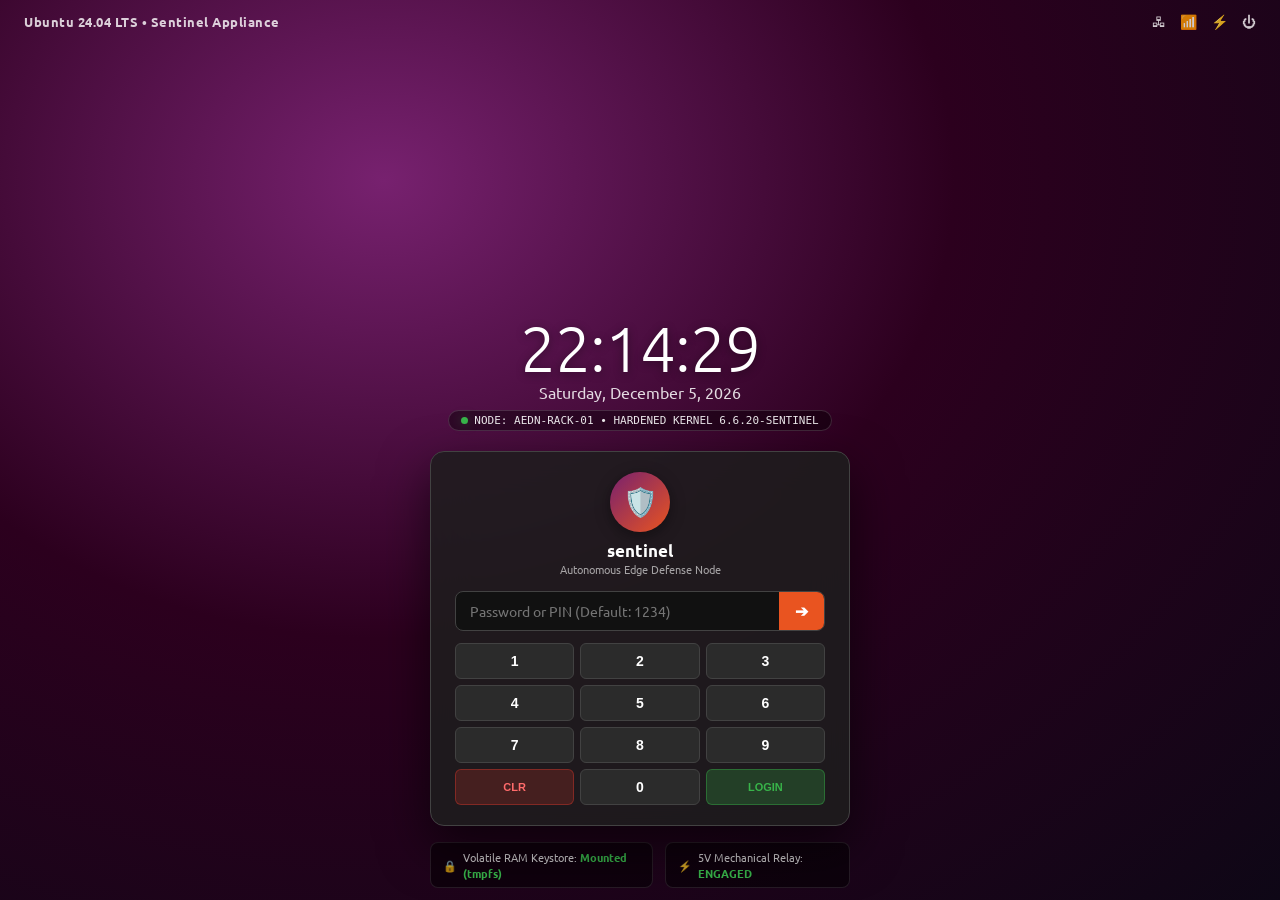
==== commit 14b70d04: "Force cache reload on style.css for kiosk rotation" ====
--- a/m4-gui-venture/web/index.html
+++ b/m4-gui-venture/web/index.html
@@ -8,7 +8,7 @@
     <link rel="preconnect" href="https://fonts.googleapis.com">
     <link rel="preconnect" href="https://fonts.gstatic.com" crossorigin>
     <link href="https://fonts.googleapis.com/css2?family=Ubuntu:ital,wght@0,300;0,400;0,500;0,700;1,400&family=Ubuntu+Mono:wght@400;700&family=Inter:wght@400;500;600;700&display=swap" rel="stylesheet">
-    <link rel="stylesheet" href="style.css">
+    <link rel="stylesheet" href="style.css?v=2">
 </head>
 <body class="yaru-dark">
 
--- a/m4-gui-venture/web/style.css
+++ b/m4-gui-venture/web/style.css
@@ -51,6 +51,8 @@
     background-color: #0c0814;
     font-family: var(--font-ubuntu);
     color: #ffffff;
+    transform: rotate(180deg);
+    transform-origin: center;
 }
 
 /* ══════════════════════════════════════════════════════════════════════════
@@ -1291,3 +1293,63 @@
     opacity: 1;
     transform: translateY(0);
 }
+
+/* ══════════════════════════════════════════════════════════════════════════
+   3.5-INCH DISPLAY RESPONSIVE SCALING FIX (480x320)
+   ══════════════════════════════════════════════════════════════════════════ */
+@media screen and (max-width: 480px) and (max-height: 320px) {
+    /* Scale down the entire body slightly to fit dense dashboard components */
+    body {
+        zoom: 0.65;
+        -moz-transform: scale(0.65);
+        -moz-transform-origin: top left;
+    }
+    
+    #desktop-workspace {
+        padding: 8px;
+    }
+    
+    .gnome-window {
+        top: 10px;
+        left: 20px;
+        right: 10px;
+        bottom: 10px;
+    }
+
+    .win-content {
+        padding: 10px;
+    }
+    
+    .metrics-grid {
+        grid-template-columns: repeat(2, 1fr);
+        gap: 8px;
+    }
+    
+    .status-modules {
+        grid-template-columns: 1fr;
+        gap: 8px;
+    }
+    
+    .gdm-clock {
+        font-size: 42px;
+    }
+    
+    .gdm-auth-card {
+        padding: 12px;
+        margin-top: -10px;
+    }
+    
+    #ubuntu-dock {
+        width: 45px;
+    }
+    
+    .dock-app-icon {
+        width: 28px;
+        height: 28px;
+        font-size: 14px;
+    }
+    
+    #desktop-workspace {
+        margin-left: 45px;
+    }
+}
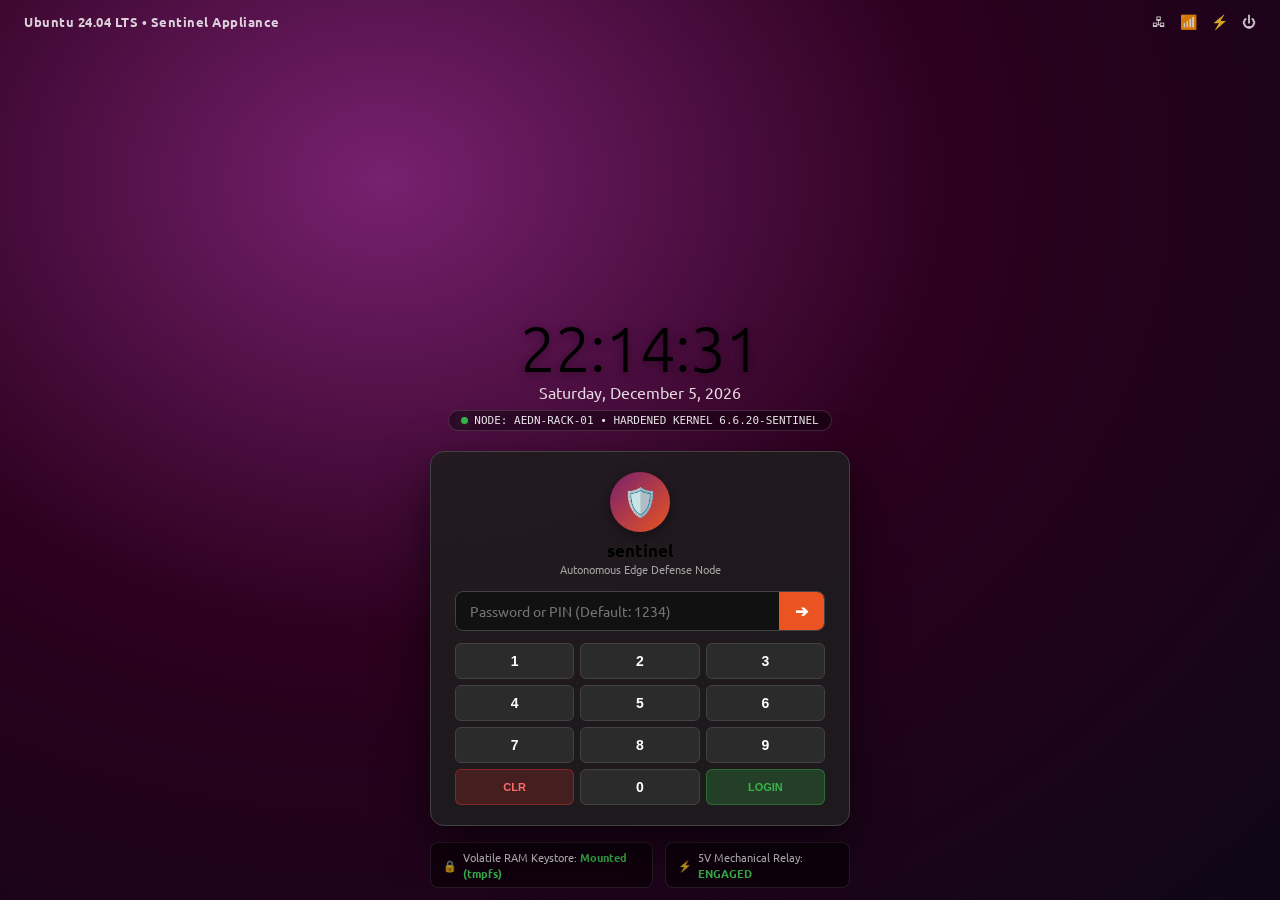
==== commit 8674e98b: "Backend: Offline Vision LLM, Hardware Check, Telemetry APIs added" ====
--- a/m4-gui-venture/web/index.html
+++ b/m4-gui-venture/web/index.html
@@ -99,7 +99,12 @@
                 </button>
             </div>
 
-            <div class="topbar-right">
+            <div class="topbar-right" style="display: flex; align-items: center; gap: 15px;">
+                <div id="telemetry-widget" style="font-family: monospace; font-size: 12px; color: #00E676; text-align: right; line-height: 1.2;">
+                    <span>CPU: <span id="tel-cpu">--</span>%</span> | 
+                    <span>RAM: <span id="tel-ram">--</span>%</span><br>
+                    <span>SOC: <span id="tel-temp">--</span>°C</span>
+                </div>
                 <div class="quick-settings-pill" onclick="toggleQuickSettings()">
                     <span class="qs-icon">🖧</span>
                     <span class="qs-icon">📶</span>
@@ -138,6 +143,13 @@
                     <div class="qs-tile-text">
                         <div class="qs-tile-title">Tamper Test</div>
                         <div class="qs-tile-sub">Trip Chassis Sensor</div>
+                    </div>
+                </div>
+                <div class="qs-tile" onclick="triggerHardwareCheck()">
+                    <div class="qs-tile-icon">🔌</div>
+                    <div class="qs-tile-text">
+                        <div class="qs-tile-title">Hardware Check</div>
+                        <div class="qs-tile-sub">Test ESP32 Relay Isolation</div>
                     </div>
                 </div>
             </div>
@@ -628,5 +640,28 @@
     <div id="gnome-toast" class="gnome-toast"></div>
 
     <script src="app.js"></script>
+    <script>
+        // Telemetry Polling
+        setInterval(async () => {
+            try {
+                let res = await fetch("/api/system_stats");
+                let data = await res.json();
+                document.getElementById("tel-cpu").innerText = data.cpu;
+                document.getElementById("tel-ram").innerText = data.ram;
+                document.getElementById("tel-temp").innerText = data.temp;
+            } catch (e) {}
+        }, 2000);
+
+        // Hardware Check Trigger
+        async function triggerHardwareCheck() {
+            try {
+                let res = await fetch("/api/hardware_check", { method: "POST" });
+                let data = await res.json();
+                alert(data.message || "Hardware triggered");
+            } catch (e) {
+                alert("Error triggering hardware");
+            }
+        }
+    </script>
 </body>
 </html>
--- a/m4-gui-venture/web/style.css
+++ b/m4-gui-venture/web/style.css
@@ -45,14 +45,14 @@
 }
 
 html, body {
+    margin: 0;
+    padding: 0;
     width: 100vw;
     height: 100vh;
     overflow: hidden;
-    background-color: #0c0814;
-    font-family: var(--font-ubuntu);
-    color: #ffffff;
-    transform: rotate(180deg);
-    transform-origin: center;
+    background-color: var(--yaru-dark);
+    font-family: 'Ubuntu', sans-serif;
+    color: var(--yaru-text);
 }
 
 /* ══════════════════════════════════════════════════════════════════════════
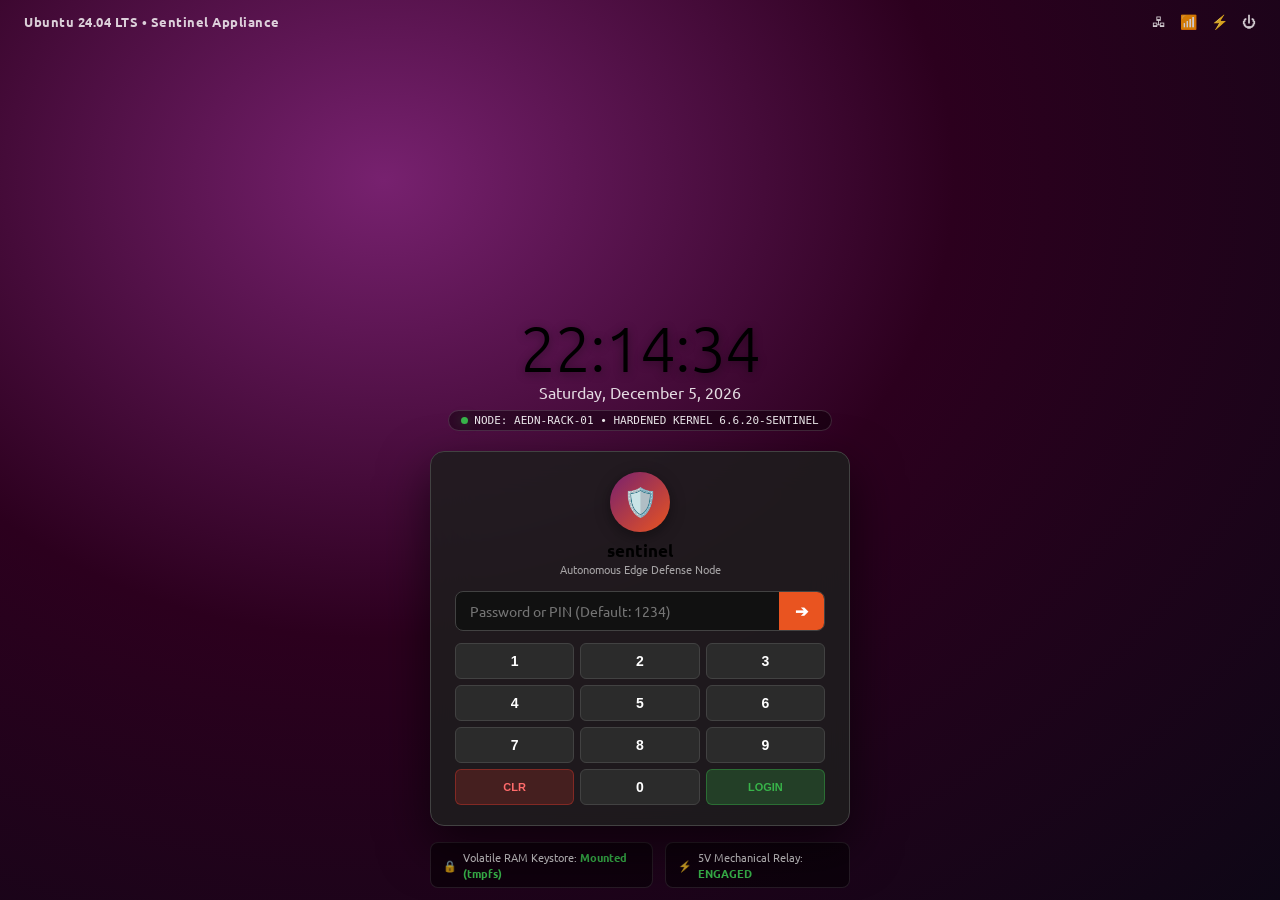
==== commit a2a90884: "Fix display boot loop and add direct physical GPIO relay button (Pins 32, 33)" ====
--- a/m4-gui-venture/web/index.html
+++ b/m4-gui-venture/web/index.html
@@ -150,6 +150,13 @@
                     <div class="qs-tile-text">
                         <div class="qs-tile-title">Hardware Check</div>
                         <div class="qs-tile-sub">Test ESP32 Relay Isolation</div>
+                    </div>
+                </div>
+                <div class="qs-tile" onclick="triggerRawRelay()">
+                    <div class="qs-tile-icon">⚡</div>
+                    <div class="qs-tile-text">
+                        <div class="qs-tile-title">Relay Module</div>
+                        <div class="qs-tile-sub">Trigger Physical GPIO</div>
                     </div>
                 </div>
             </div>
@@ -639,7 +646,7 @@
     <!-- GNOME Notification Toast -->
     <div id="gnome-toast" class="gnome-toast"></div>
 
-    <script src="app.js"></script>
+    <script src="app.js?v=4"></script>
     <script>
         // Telemetry Polling
         setInterval(async () => {
@@ -662,6 +669,16 @@
                 alert("Error triggering hardware");
             }
         }
+
+        async function triggerRawRelay() {
+            try {
+                let res = await fetch("/api/relay_trigger", { method: "POST" });
+                let data = await res.json();
+                alert(data.message || "Relay toggled via GPIO");
+            } catch (e) {
+                alert("Error triggering relay GPIO");
+            }
+        }
     </script>
 </body>
 </html>
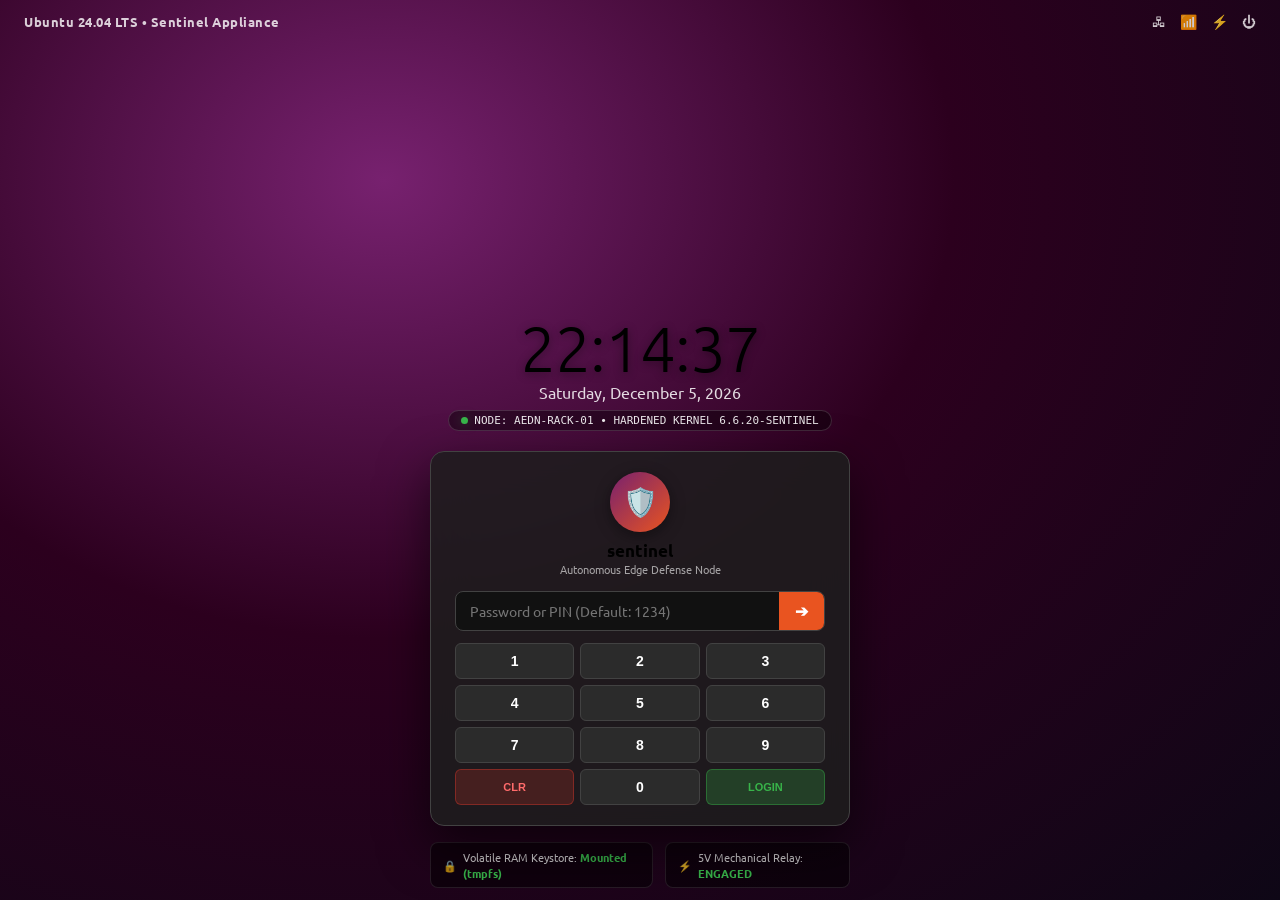
==== commit cd44f738: "Fix UI scaling with matchbox, add ESP32 temp to UI, add hardware check button" ====
--- a/m4-gui-venture/web/index.html
+++ b/m4-gui-venture/web/index.html
@@ -103,7 +103,8 @@
                 <div id="telemetry-widget" style="font-family: monospace; font-size: 12px; color: #00E676; text-align: right; line-height: 1.2;">
                     <span>CPU: <span id="tel-cpu">--</span>%</span> | 
                     <span>RAM: <span id="tel-ram">--</span>%</span><br>
-                    <span>SOC: <span id="tel-temp">--</span>°C</span>
+                    <span>SOC: <span id="tel-temp">--</span>°C</span> |
+                    <span>ESP32: <span id="tel-esp32-temp">--</span>°C</span>
                 </div>
                 <div class="quick-settings-pill" onclick="toggleQuickSettings()">
                     <span class="qs-icon">🖧</span>
@@ -487,6 +488,21 @@
                             </div>
                             <button class="btn-ubuntu btn-secondary" onclick="broadcastMeshThreat()">Gossip Lateral Threat</button>
                         </div>
+                        
+                        <div class="hw-module-card">
+                            <div class="hw-head">
+                                <div class="hw-icon">🩺</div>
+                                <div>
+                                    <h3>ESP32 Microcontroller Health</h3>
+                                    <p>I2C Temperature &amp; Relay Diagnostics</p>
+                                </div>
+                            </div>
+                            <div class="hw-state-row">
+                                <span>ESP32 Core Temp:</span>
+                                <span class="badge-status text-cyan"><span id="hw-esp32-temp">--</span>°C (NORMAL)</span>
+                            </div>
+                            <button class="btn-ubuntu btn-primary" onclick="triggerHardwareCheck()">Run Full Hardware Diagnostic Check</button>
+                        </div>
                     </div>
                 </div>
             </div>
@@ -648,7 +664,6 @@
 
     <script src="app.js?v=4"></script>
     <script>
-        // Telemetry Polling
         setInterval(async () => {
             try {
                 let res = await fetch("/api/system_stats");
@@ -656,6 +671,8 @@
                 document.getElementById("tel-cpu").innerText = data.cpu;
                 document.getElementById("tel-ram").innerText = data.ram;
                 document.getElementById("tel-temp").innerText = data.temp;
+                document.getElementById("tel-esp32-temp").innerText = data.esp32_temp;
+                document.getElementById("hw-esp32-temp").innerText = data.esp32_temp;
             } catch (e) {}
         }, 2000);
 
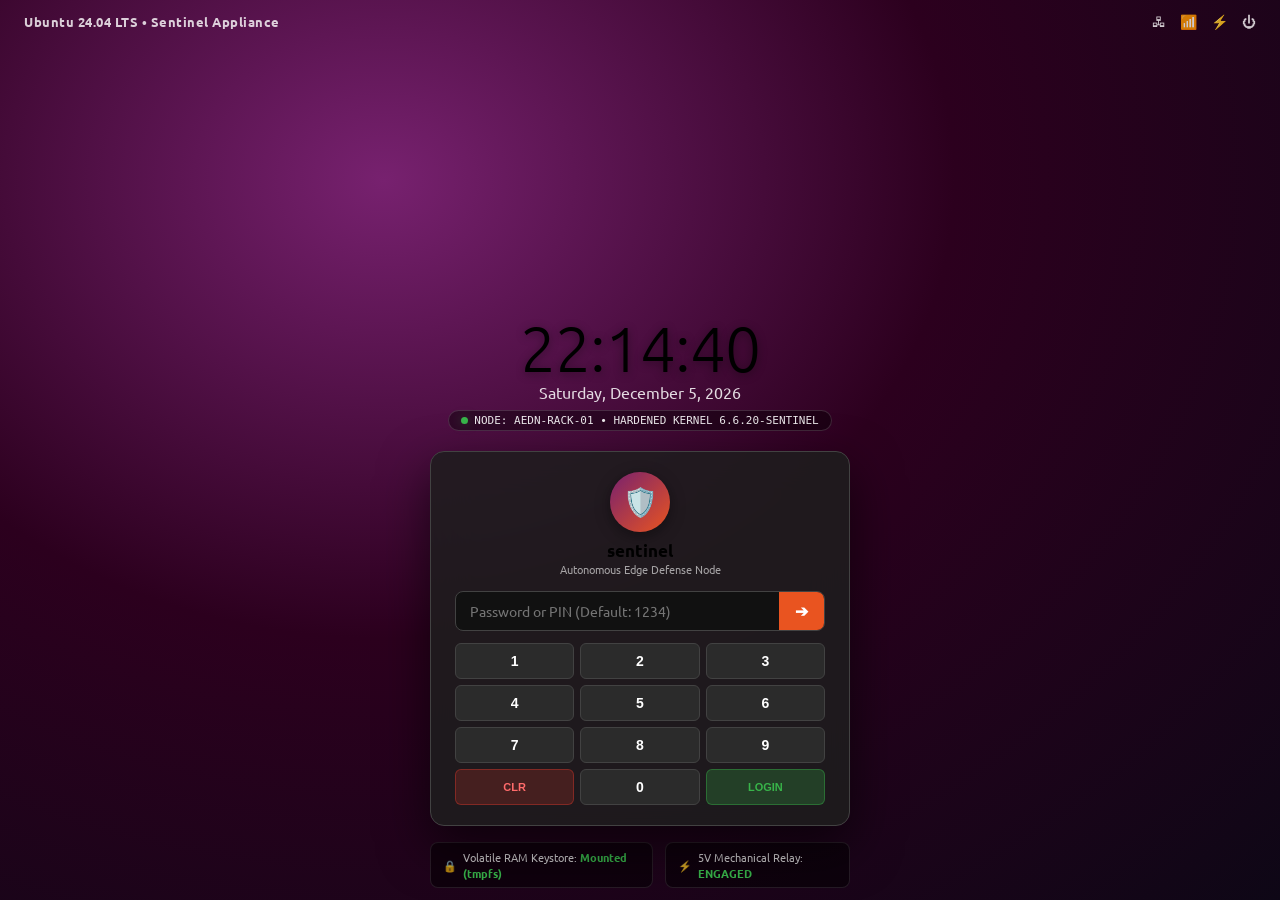
==== commit 37f1c087: "Fix Chromium DISPLAY issue with launch script, add Raspberry Pi temp to Health card" ====
--- a/m4-gui-venture/web/index.html
+++ b/m4-gui-venture/web/index.html
@@ -493,9 +493,13 @@
                             <div class="hw-head">
                                 <div class="hw-icon">🩺</div>
                                 <div>
-                                    <h3>ESP32 Microcontroller Health</h3>
-                                    <p>I2C Temperature &amp; Relay Diagnostics</p>
+                                    <h3>System &amp; Microcontroller Health</h3>
+                                    <p>SOC Temperature &amp; Relay Diagnostics</p>
                                 </div>
+                            </div>
+                            <div class="hw-state-row">
+                                <span>Raspberry Pi (SOC):</span>
+                                <span class="badge-status text-cyan"><span id="hw-rpi-temp">--</span>°C</span>
                             </div>
                             <div class="hw-state-row">
                                 <span>ESP32 Core Temp:</span>
@@ -672,6 +676,7 @@
                 document.getElementById("tel-ram").innerText = data.ram;
                 document.getElementById("tel-temp").innerText = data.temp;
                 document.getElementById("tel-esp32-temp").innerText = data.esp32_temp;
+                document.getElementById("hw-rpi-temp").innerText = data.temp;
                 document.getElementById("hw-esp32-temp").innerText = data.esp32_temp;
             } catch (e) {}
         }, 2000);
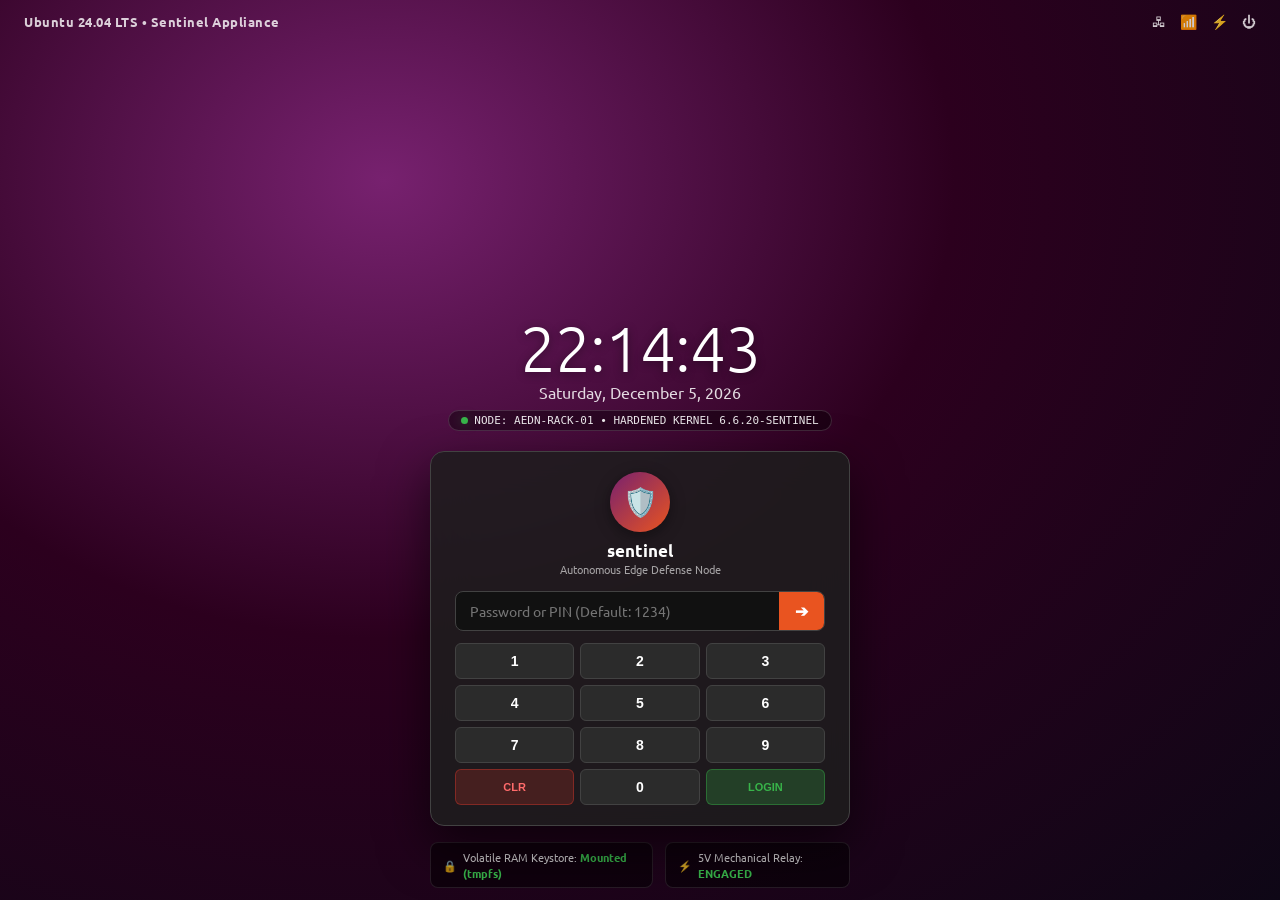
==== commit fcdb33b5: "Fix tiny UI rendering by delegating scaling exclusively to HTML viewport instead of CSS transform" ====
--- a/m4-gui-venture/web/index.html
+++ b/m4-gui-venture/web/index.html
@@ -2,7 +2,7 @@
 <html lang="en">
 <head>
     <meta charset="UTF-8">
-    <meta name="viewport" content="width=device-width, initial-scale=1.0">
+    <meta name="viewport" content="width=800, initial-scale=0.6, maximum-scale=0.6, minimum-scale=0.6, user-scalable=no">
     <title>Ubuntu 24.04 LTS — BlackBox Sentinel Edge Defense OS</title>
     <!-- Official Ubuntu Font Family -->
     <link rel="preconnect" href="https://fonts.googleapis.com">
--- a/m4-gui-venture/web/style.css
+++ b/m4-gui-venture/web/style.css
@@ -50,9 +50,9 @@
     width: 100vw;
     height: 100vh;
     overflow: hidden;
-    background-color: var(--yaru-dark);
+    background-color: var(--yaru-dark-bg);
     font-family: 'Ubuntu', sans-serif;
-    color: var(--yaru-text);
+    color: #ffffff;
 }
 
 /* ══════════════════════════════════════════════════════════════════════════
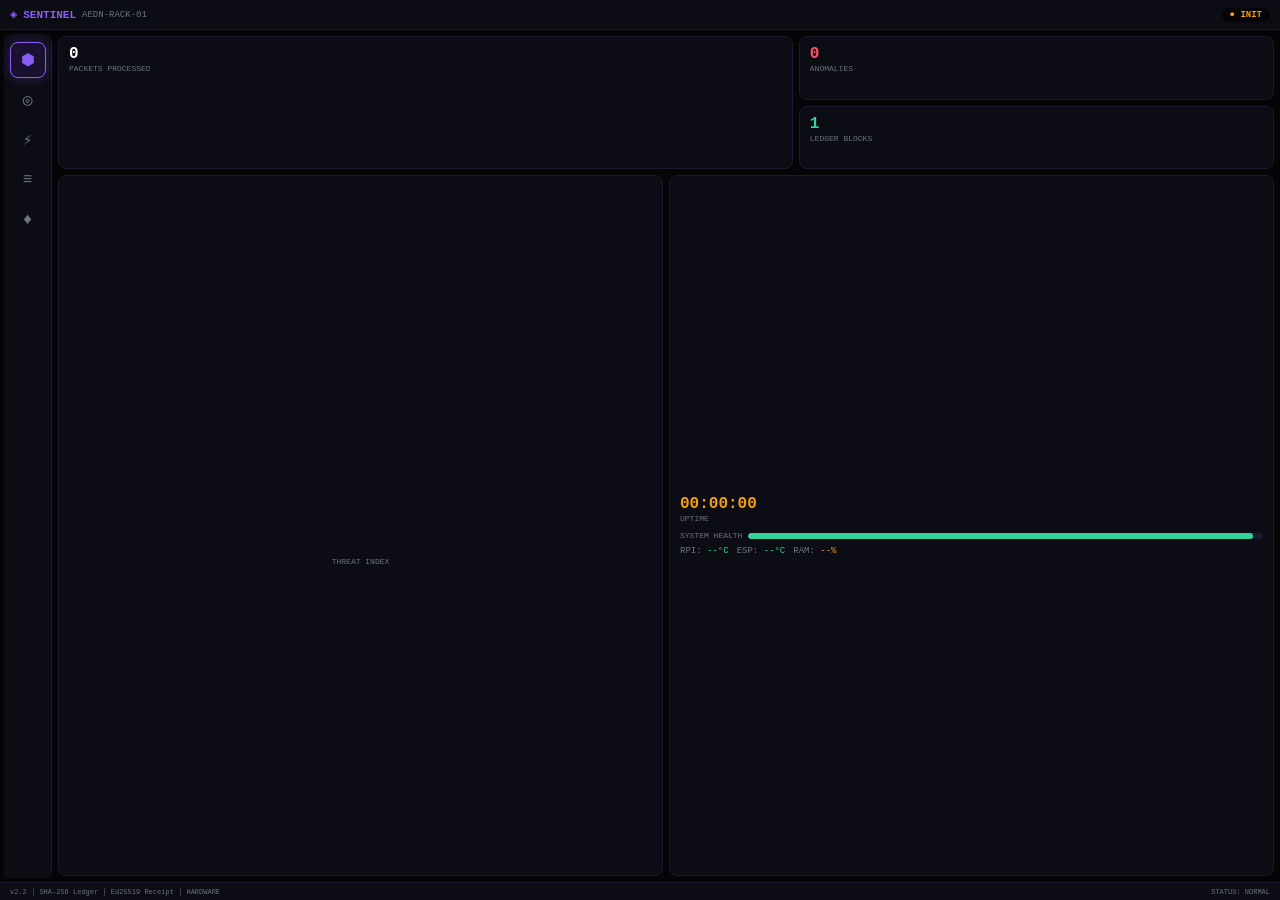
==== commit a1377db1: "fix: containment logic bug (relay never fires) + V2 dark-glass UI overhaul - Fixed ML signal thresho" ====
--- a/m4-gui-venture/web/index.html
+++ b/m4-gui-venture/web/index.html
@@ -2,705 +2,225 @@
 <html lang="en">
 <head>
     <meta charset="UTF-8">
-    <meta name="viewport" content="width=800, initial-scale=0.6, maximum-scale=0.6, minimum-scale=0.6, user-scalable=no">
-    <title>Ubuntu 24.04 LTS — BlackBox Sentinel Edge Defense OS</title>
-    <!-- Official Ubuntu Font Family -->
-    <link rel="preconnect" href="https://fonts.googleapis.com">
-    <link rel="preconnect" href="https://fonts.gstatic.com" crossorigin>
-    <link href="https://fonts.googleapis.com/css2?family=Ubuntu:ital,wght@0,300;0,400;0,500;0,700;1,400&family=Ubuntu+Mono:wght@400;700&family=Inter:wght@400;500;600;700&display=swap" rel="stylesheet">
-    <link rel="stylesheet" href="style.css?v=2">
+    <meta name="viewport" content="width=device-width, initial-scale=1.0, maximum-scale=1.0, user-scalable=no">
+    <title>BlackBox Sentinel — Tactical Console</title>
+    <link rel="stylesheet" href="style.css">
 </head>
-<body class="yaru-dark">
-
-    <!-- ══════════════════════════════════════════════════════════════════════ -->
-    <!-- 1. UBUNTU GDM LOCK / LOGIN SCREEN                                      -->
-    <!-- ══════════════════════════════════════════════════════════════════════ -->
-    <div id="gdm-lock-screen" class="active">
-        <!-- Top GDM Status Bar -->
-        <div class="gdm-top-bar">
-            <div class="gdm-top-left">
-                <span class="ubuntu-brand-text">Ubuntu 24.04 LTS &bull; Sentinel Appliance</span>
-            </div>
-            <div class="gdm-top-right">
-                <span class="gdm-icon" title="Network Bridge Active">🖧</span>
-                <span class="gdm-icon" title="GSM Cellular 2G">📶</span>
-                <span class="gdm-icon" title="Power / Battery">⚡</span>
-                <span class="gdm-icon" title="Power Menu">⏻</span>
-            </div>
+<body>
+
+<!-- Header Bar -->
+<header id="header">
+    <div class="header-left">
+        <span class="brand-icon">◈</span>
+        <span class="brand-text">SENTINEL</span>
+        <span class="node-id">AEDN-RACK-01</span>
+    </div>
+    <div id="status-badge" class="status-badge badge-amber">● INIT</div>
+</header>
+
+<div id="main-container">
+    <!-- Left Navigation Dock -->
+    <nav id="nav-dock">
+        <button class="nav-btn active" onclick="switchView('overview')" title="Overview">⬢</button>
+        <button class="nav-btn" onclick="switchView('signals')" title="Signals">◎</button>
+        <button class="nav-btn" onclick="switchView('actions')" title="Actions">⚡</button>
+        <button class="nav-btn" onclick="switchView('journal')" title="Journal">≡</button>
+        <button class="nav-btn" onclick="switchView('health')" title="Health">♦</button>
+    </nav>
+
+    <!-- Content Area -->
+    <main id="content-area">
+
+        <!-- ═══ VIEW 1: OVERVIEW ═══ -->
+        <section id="view-overview" class="view active">
+            <div class="ov-top-row">
+                <!-- Large packet card with sparkline -->
+                <div class="card card-packets">
+                    <div class="card-value" id="ov-packets">0</div>
+                    <div class="card-label">packets processed</div>
+                    <canvas id="sparkline-canvas" height="35"></canvas>
+                </div>
+                <!-- Right column: anomalies + ledger -->
+                <div class="ov-right-col">
+                    <div class="card card-mini">
+                        <div class="card-value text-coral" id="ov-anomalies">0</div>
+                        <div class="card-label">anomalies</div>
+                    </div>
+                    <div class="card card-mini">
+                        <div class="card-value text-emerald" id="ov-blocks">1</div>
+                        <div class="card-label">ledger blocks</div>
+                    </div>
+                </div>
+            </div>
+            <div class="ov-bottom-row">
+                <!-- Threat gauge -->
+                <div class="card card-gauge">
+                    <canvas id="gauge-canvas" width="100" height="72"></canvas>
+                    <div class="card-label center">threat index</div>
+                </div>
+                <!-- Uptime + system health -->
+                <div class="card card-uptime">
+                    <div class="card-value text-amber" id="ov-uptime">00:00:00</div>
+                    <div class="card-label">uptime</div>
+                    <div class="health-bar-row">
+                        <span class="card-label">system health</span>
+                        <div class="health-bar-track">
+                            <div class="health-bar-fill" id="ov-health-bar" style="width:98%"></div>
+                        </div>
+                    </div>
+                    <div class="hw-stats">
+                        <span>RPI: <span id="hw-rpi-temp" class="text-emerald">--°C</span></span>
+                        <span>ESP: <span id="hw-esp-temp" class="text-emerald">--°C</span></span>
+                        <span>RAM: <span id="hw-ram" class="text-amber">--%</span></span>
+                    </div>
+                </div>
+            </div>
+        </section>
+
+        <!-- ═══ VIEW 2: SIGNALS ═══ -->
+        <section id="view-signals" class="view">
+            <div class="section-title">LIVE SIGNALS</div>
+            <div class="card card-full signals-card">
+                <div class="signals-badges">
+                    <div class="sig-badge">
+                        <span class="sig-label">PKT/s</span>
+                        <span class="sig-value text-violet" id="sig-pkt-rate">0.0</span>
+                    </div>
+                    <div class="sig-badge">
+                        <span class="sig-label">SCORE</span>
+                        <span class="sig-value text-coral" id="sig-score">0.000</span>
+                    </div>
+                </div>
+                <canvas id="signals-canvas" height="140"></canvas>
+            </div>
+            <div class="sig-chips">
+                <span class="chip text-amber" id="sig-peak">PEAK 0.0/s ↗</span>
+                <span class="chip text-emerald" id="sig-avg">AVG SCORE 0.000 —</span>
+            </div>
+        </section>
+
+        <!-- ═══ VIEW 3: ACTIONS ═══ -->
+        <section id="view-actions" class="view">
+            <div class="section-title">CONTAINMENT DESK</div>
+            <div class="action-grid">
+                <button class="action-card action-coral" onclick="injectAttack('EXFILTRATION')">
+                    <span class="action-icon">⬆</span>
+                    <span class="action-title">C2 EXFIL</span>
+                    <span class="action-sub">inject exfiltration</span>
+                </button>
+                <button class="action-card action-amber" onclick="injectAttack('SYN_FLOOD')">
+                    <span class="action-icon">🌊</span>
+                    <span class="action-title">SYN FLOOD</span>
+                    <span class="action-sub">inject flood attack</span>
+                </button>
+                <button class="action-card action-pink" onclick="triggerBreach()">
+                    <span class="action-icon">🚨</span>
+                    <span class="action-title">BREACH</span>
+                    <span class="action-sub">trigger casing</span>
+                </button>
+                <button class="action-card action-emerald" onclick="showPinPad()">
+                    <span class="action-icon">🔓</span>
+                    <span class="action-title">PIN UNLOCK</span>
+                    <span class="action-sub">override recovery</span>
+                </button>
+            </div>
+            <div class="action-extra-row">
+                <button class="action-card-wide action-coral-outline" onclick="toggleManualLineCut()">
+                    <span class="action-icon">✂</span>
+                    <span class="action-title">ISOLATE RELAY</span>
+                </button>
+                <button class="action-card-wide action-violet-outline" onclick="triggerHwCheck()">
+                    <span class="action-icon">🔧</span>
+                    <span class="action-title">HW CHECK</span>
+                </button>
+            </div>
+            <div class="action-footer">evidence first · containment second</div>
+        </section>
+
+        <!-- ═══ VIEW 4: JOURNAL ═══ -->
+        <section id="view-journal" class="view">
+            <div class="section-title">FIELD JOURNAL</div>
+            <div class="card card-full journal-card">
+                <div id="journal-log" class="log-container"></div>
+            </div>
+            <div class="journal-footer">
+                <span id="journal-count">0 entries</span> · auto-scroll
+            </div>
+        </section>
+
+        <!-- ═══ VIEW 5: HEALTH ═══ -->
+        <section id="view-health" class="view">
+            <div class="section-title">NODE HEALTH</div>
+            <div class="health-pills">
+                <div class="pill">
+                    <span class="pill-dot text-emerald">●</span>
+                    <span class="pill-label">UART5</span>
+                    <span class="pill-status text-emerald" id="h-uart">CONNECTED</span>
+                </div>
+                <div class="pill">
+                    <span class="pill-dot text-emerald">●</span>
+                    <span class="pill-label">Ed25519</span>
+                    <span class="pill-status text-emerald">VERIFIED</span>
+                </div>
+                <div class="pill">
+                    <span class="pill-dot" id="h-relay-dot">●</span>
+                    <span class="pill-label">RELAY</span>
+                    <span class="pill-status" id="h-relay-status">ARMED</span>
+                </div>
+            </div>
+            <div class="health-mid">
+                <div class="card card-ctrl">
+                    <div class="ctrl-title">CONTROLLER STATE</div>
+                    <div class="ctrl-row"><span class="ctrl-key">● controller_id:</span> <span class="text-violet" id="h-ctrl-id">AEDN-RACK-01</span></div>
+                    <div class="ctrl-row"><span class="ctrl-key">● relay_state:</span> <span id="h-ctrl-relay" class="text-emerald">ENGAGED</span></div>
+                    <div class="ctrl-row"><span class="ctrl-key">● tamper_state:</span> <span id="h-ctrl-tamper" class="text-emerald">SECURE</span></div>
+                    <div class="ctrl-row"><span class="ctrl-key">● link_state:</span> <span id="h-ctrl-link" class="text-emerald">HEALTHY</span></div>
+                    <div class="ctrl-row"><span class="ctrl-key">● ledger_blocks:</span> <span class="text-amber" id="h-ctrl-blocks">1</span></div>
+                </div>
+                <div class="card card-chain">
+                    <div class="ctrl-title">CHAIN INTEGRITY</div>
+                    <canvas id="integrity-canvas" width="70" height="60"></canvas>
+                    <div class="chain-info" id="h-chain-info">1 blocks · SHA-256</div>
+                </div>
+            </div>
+            <div class="privacy-footer">LOCAL ONLY · NO CLOUD · NO TELEMETRY</div>
+        </section>
+
+    </main>
+</div>
+
+<!-- Footer -->
+<footer id="footer">
+    <span>v2.2 │ SHA-256 Ledger │ Ed25519 Receipt │ <span id="footer-mode">HARDWARE</span></span>
+    <span id="footer-status">STATUS: NORMAL</span>
+</footer>
+
+<!-- PIN Pad Modal -->
+<div id="pin-modal" class="modal-overlay">
+    <div class="pin-card">
+        <div class="pin-title">SECURITY PIN</div>
+        <div class="pin-display" id="pin-display">_ _ _ _</div>
+        <div class="pin-grid">
+            <button class="pin-key" onclick="pressPin('1')">1</button>
+            <button class="pin-key" onclick="pressPin('2')">2</button>
+            <button class="pin-key" onclick="pressPin('3')">3</button>
+            <button class="pin-key" onclick="pressPin('4')">4</button>
+            <button class="pin-key" onclick="pressPin('5')">5</button>
+            <button class="pin-key" onclick="pressPin('6')">6</button>
+            <button class="pin-key" onclick="pressPin('7')">7</button>
+            <button class="pin-key" onclick="pressPin('8')">8</button>
+            <button class="pin-key" onclick="pressPin('9')">9</button>
+            <button class="pin-key pin-clr" onclick="clearPin()">CLR</button>
+            <button class="pin-key" onclick="pressPin('0')">0</button>
+            <button class="pin-key pin-ok" onclick="submitPin()">OK</button>
         </div>
-
-        <!-- Center Login Widget -->
-        <div class="gdm-center-container">
-            <div class="gdm-clock-box">
-                <div class="gdm-clock" id="gdm-clock">00:54</div>
-                <div class="gdm-date" id="gdm-date">Tuesday, August 4, 2026</div>
-                <div class="gdm-node-pill">
-                    <span class="pulse-dot"></span> NODE: AEDN-RACK-01 &bull; HARDENED KERNEL 6.6.20-SENTINEL
-                </div>
-            </div>
-
-            <div class="gdm-auth-card">
-                <div class="gdm-avatar-wrap">
-                    <div class="gdm-avatar">
-                        <span class="avatar-shield">🛡️</span>
-                    </div>
-                </div>
-                <div class="gdm-username">sentinel</div>
-                <div class="gdm-user-role">Autonomous Edge Defense Node</div>
-
-                <div class="gdm-input-wrapper">
-                    <input type="password" id="gdm-password-input" placeholder="Password or PIN (Default: 1234)" autocomplete="off" onkeydown="handleGdmKey(event)">
-                    <button class="gdm-submit-btn" onclick="unlockGdm()" title="Sign In">➔</button>
-                </div>
-                <div class="gdm-quick-keypad" id="gdm-keypad">
-                    <button onclick="pressGdmPin('1')">1</button>
-                    <button onclick="pressGdmPin('2')">2</button>
-                    <button onclick="pressGdmPin('3')">3</button>
-                    <button onclick="pressGdmPin('4')">4</button>
-                    <button onclick="pressGdmPin('5')">5</button>
-                    <button onclick="pressGdmPin('6')">6</button>
-                    <button onclick="pressGdmPin('7')">7</button>
-                    <button onclick="pressGdmPin('8')">8</button>
-                    <button onclick="pressGdmPin('9')">9</button>
-                    <button class="key-sub" onclick="clearGdmPin()">CLR</button>
-                    <button onclick="pressGdmPin('0')">0</button>
-                    <button class="key-act" onclick="unlockGdm()">LOGIN</button>
-                </div>
-            </div>
-
-            <div class="gdm-footer-security">
-                <div class="security-chip">
-                    <span class="sec-icon">🔒</span>
-                    <span>Volatile RAM Keystore: <strong class="text-green">Mounted (tmpfs)</strong></span>
-                </div>
-                <div class="security-chip">
-                    <span class="sec-icon">⚡</span>
-                    <span>5V Mechanical Relay: <strong class="text-green" id="gdm-relay-status">ENGAGED</strong></span>
-                </div>
-            </div>
-        </div>
+        <button class="pin-cancel" onclick="hidePinPad()">CANCEL</button>
     </div>
-
-    <!-- ══════════════════════════════════════════════════════════════════════ -->
-    <!-- 2. UBUNTU DESKTOP ENVIRONMENT                                          -->
-    <!-- ══════════════════════════════════════════════════════════════════════ -->
-    <div id="desktop-env">
-
-        <!-- ── Top GNOME Bar ─────────────────────────────────────────────── -->
-        <header id="gnome-topbar">
-            <div class="topbar-left">
-                <button class="topbar-btn activities-btn" onclick="toggleAppOverview()">Activities</button>
-                <span class="active-app-title" id="active-app-name">Sentinel Defense Center</span>
-            </div>
-
-            <div class="topbar-center">
-                <button class="topbar-btn date-menu-btn" onclick="toggleDateMenu()">
-                    <span id="topbar-date-time">Aug 4 00:54</span>
-                </button>
-            </div>
-
-            <div class="topbar-right" style="display: flex; align-items: center; gap: 15px;">
-                <div id="telemetry-widget" style="font-family: monospace; font-size: 12px; color: #00E676; text-align: right; line-height: 1.2;">
-                    <span>CPU: <span id="tel-cpu">--</span>%</span> | 
-                    <span>RAM: <span id="tel-ram">--</span>%</span><br>
-                    <span>SOC: <span id="tel-temp">--</span>°C</span> |
-                    <span>ESP32: <span id="tel-esp32-temp">--</span>°C</span>
-                </div>
-                <div class="quick-settings-pill" onclick="toggleQuickSettings()">
-                    <span class="qs-icon">🖧</span>
-                    <span class="qs-icon">📶</span>
-                    <span class="qs-icon">🛡️</span>
-                    <span class="qs-icon">⏻</span>
-                </div>
-            </div>
-        </header>
-
-        <!-- ── Quick Settings Dropdown ──────────────────────────────────── -->
-        <div id="quick-settings-menu" class="gnome-menu">
-            <div class="qs-grid">
-                <div class="qs-tile active" onclick="toggleDefenseEngine()">
-                    <div class="qs-tile-icon">🛡️</div>
-                    <div class="qs-tile-text">
-                        <div class="qs-tile-title">AI Defense</div>
-                        <div class="qs-tile-sub" id="qs-defense-status">Armed & Active</div>
-                    </div>
-                </div>
-                <div class="qs-tile active">
-                    <div class="qs-tile-icon">🖧</div>
-                    <div class="qs-tile-text">
-                        <div class="qs-tile-title">Bridge br0</div>
-                        <div class="qs-tile-sub">eth0 ↔ eth1</div>
-                    </div>
-                </div>
-                <div class="qs-tile active">
-                    <div class="qs-tile-icon">📶</div>
-                    <div class="qs-tile-text">
-                        <div class="qs-tile-title">GSM 2G</div>
-                        <div class="qs-tile-sub">SIM800L Connected</div>
-                    </div>
-                </div>
-                <div class="qs-tile" onclick="triggerTamperAlert()">
-                    <div class="qs-tile-icon">🚨</div>
-                    <div class="qs-tile-text">
-                        <div class="qs-tile-title">Tamper Test</div>
-                        <div class="qs-tile-sub">Trip Chassis Sensor</div>
-                    </div>
-                </div>
-                <div class="qs-tile" onclick="triggerHardwareCheck()">
-                    <div class="qs-tile-icon">🔌</div>
-                    <div class="qs-tile-text">
-                        <div class="qs-tile-title">Hardware Check</div>
-                        <div class="qs-tile-sub">Test ESP32 Relay Isolation</div>
-                    </div>
-                </div>
-                <div class="qs-tile" onclick="triggerRawRelay()">
-                    <div class="qs-tile-icon">⚡</div>
-                    <div class="qs-tile-text">
-                        <div class="qs-tile-title">Relay Module</div>
-                        <div class="qs-tile-sub">Trigger Physical GPIO</div>
-                    </div>
-                </div>
-            </div>
-            <div class="qs-slider-group">
-                <div class="qs-slider-row">
-                    <span>💡 OLED Brightness</span>
-                    <input type="range" min="10" max="100" value="90">
-                </div>
-            </div>
-            <div class="qs-bottom-actions">
-                <button class="qs-action-btn" onclick="openApp('settings')" title="Settings">⚙️</button>
-                <button class="qs-action-btn" onclick="lockDesktop()" title="Lock Screen">🔒</button>
-                <button class="qs-action-btn btn-power" onclick="location.reload()" title="Restart Appliance">⏻</button>
-            </div>
-        </div>
-
-        <!-- ── Ubuntu Left Dock (Dash-to-Dock) ───────────────────────────── -->
-        <nav id="ubuntu-dock">
-            <div class="dock-apps">
-                <button class="dock-icon-btn active" data-app="defense" onclick="openApp('defense')" title="Sentinel Defense Center">
-                    <div class="dock-app-icon icon-defense">🛡️</div>
-                    <span class="dock-running-dot"></span>
-                </button>
-                <button class="dock-icon-btn" data-app="traffic" onclick="openApp('traffic')" title="Adversary Traffic Lab & Packet Sniffer">
-                    <div class="dock-app-icon icon-traffic">🌊</div>
-                    <span class="dock-running-dot"></span>
-                </button>
-                <button class="dock-icon-btn" data-app="ledger" onclick="openApp('ledger')" title="Forensic Ledger Explorer">
-                    <div class="dock-app-icon icon-ledger">📋</div>
-                    <span class="dock-badge" id="dock-ledger-badge">1</span>
-                </button>
-                <button class="dock-icon-btn" data-app="hardware" onclick="openApp('hardware')" title="Hardware Peripherals & GPIO">
-                    <div class="dock-app-icon icon-hardware">🔌</div>
-                </button>
-                <button class="dock-icon-btn" data-app="terminal" onclick="openApp('terminal')" title="GNOME Terminal">
-                    <div class="dock-app-icon icon-terminal">💻</div>
-                    <span class="dock-running-dot"></span>
-                </button>
-                <button class="dock-icon-btn" onclick="window.location.href='/cad_viewer.html'" title="3D CAD Hardware Studio">
-                    <div class="dock-app-icon" style="background: linear-gradient(135deg, #e95420, #b83d10); border-radius: 8px;">📐</div>
-                </button>
-                <button class="dock-icon-btn" data-app="settings" onclick="openApp('settings')" title="System Settings">
-                    <div class="dock-app-icon icon-settings">⚙️</div>
-                </button>
-            </div>
-            <div class="dock-bottom">
-                <button class="dock-icon-btn dock-overview-btn" onclick="toggleAppOverview()" title="Show Applications">
-                    <div class="dock-app-icon icon-grid">⊞</div>
-                </button>
-            </div>
-        </nav>
-
-        <!-- ── Desktop Canvas Workspace ──────────────────────────────────── -->
-        <main id="desktop-workspace">
-
-            <!-- Desktop Icons -->
-            <div class="desktop-shortcuts">
-                <div class="desktop-icon" ondblclick="openApp('defense')">
-                    <div class="icon-img">🛡️</div>
-                    <span>Sentinel Hub</span>
-                </div>
-                <div class="desktop-icon" ondblclick="openApp('traffic')">
-                    <div class="icon-img">🌊</div>
-                    <span>Traffic Lab</span>
-                </div>
-                <div class="desktop-icon" ondblclick="openApp('ledger')">
-                    <div class="icon-img">📁</div>
-                    <span>/var/log/ledger</span>
-                </div>
-                <div class="desktop-icon" ondblclick="openApp('terminal')">
-                    <div class="icon-img">💻</div>
-                    <span>Terminal</span>
-                </div>
-                <div class="desktop-icon" ondblclick="window.location.href='/cad_viewer.html'">
-                    <div class="icon-img">📐</div>
-                    <span>3D CAD Studio</span>
-                </div>
-                <div class="desktop-icon" ondblclick="window.location.href='/simulator.html'">
-                    <div class="icon-img">⚡</div>
-                    <span>Circuit Sim</span>
-                </div>
-            </div>
-
-            <!-- ══════════════════════════════════════════════════════════════ -->
-            <!-- APP WINDOW 1: SENTINEL DEFENSE CENTER (GNOME Control Center)   -->
-            <!-- ══════════════════════════════════════════════════════════════ -->
-            <div class="gnome-window active" id="win-defense">
-                <div class="win-titlebar" onmousedown="startDrag(event, 'win-defense')">
-                    <div class="win-title">
-                        <span class="win-app-icon">🛡️</span>
-                        <span>Sentinel Defense Center — AEDN-RACK-01</span>
-                    </div>
-                    <div class="win-controls">
-                        <button class="win-btn win-min" onclick="minimizeApp('defense')">🗕</button>
-                        <button class="win-btn win-max" onclick="toggleMaximize('win-defense')">🗖</button>
-                        <button class="win-btn win-close" onclick="closeApp('defense')">✕</button>
-                    </div>
-                </div>
-                <div class="win-content defense-layout">
-                    <!-- Status Header Banner -->
-                    <div class="defense-status-banner">
-                        <div class="banner-badge-box">
-                            <div class="status-indicator-ring pulse-green" id="defense-ring"></div>
-                            <div class="banner-badge-text">
-                                <h2 id="defense-state-text">SYSTEM ARMED &amp; DEFENDING</h2>
-                                <p>Isolation Forest Real-Time Boundary Model &bull; Transparent L2 Bridge <code>br0</code></p>
-                            </div>
-                        </div>
-                        <div class="banner-actions">
-                            <button class="btn-ubuntu btn-danger" id="btn-killswitch" onclick="toggleManualLineCut()">
-                                ⚡ MANUAL AIR-GAP CUT
-                            </button>
-                        </div>
-                    </div>
-
-                    <!-- Metrics Grid -->
-                    <div class="metrics-grid">
-                        <div class="metric-card">
-                            <div class="metric-label">INLINE PACKETS INSPECTED</div>
-                            <div class="metric-value" id="metric-pkts">0</div>
-                            <div class="metric-sub">Bridge <code>br0</code> &bull; 0.04ms avg latency</div>
-                        </div>
-                        <div class="metric-card">
-                            <div class="metric-label">DETECTED ANOMALIES</div>
-                            <div class="metric-value text-red" id="metric-anomalies">0</div>
-                            <div class="metric-sub">0 False Positives logged</div>
-                        </div>
-                        <div class="metric-card">
-                            <div class="metric-label">5V RELAY ACTUATOR</div>
-                            <div class="metric-value text-green" id="metric-relay">ENGAGED</div>
-                            <div class="metric-sub">BCM GPIO 17 &bull; Line Connected</div>
-                        </div>
-                        <div class="metric-card">
-                            <div class="metric-label">FORENSIC LEDGER CHAIN</div>
-                            <div class="metric-value text-purple" id="metric-blocks">1 BLOCKS</div>
-                            <div class="metric-sub">SHA-256 Merkle verified</div>
-                        </div>
-                    </div>
-
-                    <!-- Visual Spectrum Scope & Live Threat Waterfall -->
-                    <div class="defense-viz-row">
-                        <div class="viz-card spectrum-viz">
-                            <div class="viz-header">
-                                <span>LIVE ISOLATION FOREST SCORE SPECTRUM</span>
-                                <span class="text-green" id="viz-score-val">SCORE: +0.145 [NORMAL]</span>
-                            </div>
-                            <div class="canvas-wrap">
-                                <canvas id="score-spectrum-canvas" width="540" height="130"></canvas>
-                            </div>
-                        </div>
-                        <div class="viz-card live-alerts-viz">
-                            <div class="viz-header">
-                                <span>REAL-TIME AUDIT LOG</span>
-                                <span class="badge-pill" id="log-count-badge">READY</span>
-                            </div>
-                            <div class="alerts-log-scroll" id="defense-alerts-log">
-                                <div class="log-entry log-info">[SYSTEM] Kernel boot complete. Volatile keys mounted in RAM.</div>
-                                <div class="log-entry log-success">[AI-MODEL] Baseline calibration completed with 120 samples. ARMED.</div>
-                            </div>
-                        </div>
-                    </div>
-                </div>
-            </div>
-
-            <!-- ══════════════════════════════════════════════════════════════ -->
-            <!-- APP WINDOW 2: ADVERSARY TRAFFIC LAB (Wireshark / Analyzer)     -->
-            <!-- ══════════════════════════════════════════════════════════════ -->
-            <div class="gnome-window" id="win-traffic">
-                <div class="win-titlebar" onmousedown="startDrag(event, 'win-traffic')">
-                    <div class="win-title">
-                        <span class="win-app-icon">🌊</span>
-                        <span>Adversary Traffic Lab &bull; Inline Sniffer &amp; Attack Injector</span>
-                    </div>
-                    <div class="win-controls">
-                        <button class="win-btn win-min" onclick="minimizeApp('traffic')">🗕</button>
-                        <button class="win-btn win-max" onclick="toggleMaximize('win-traffic')">🗖</button>
-                        <button class="win-btn win-close" onclick="closeApp('traffic')">✕</button>
-                    </div>
-                </div>
-                <div class="win-content traffic-layout">
-                    <!-- Attack Launcher Panel -->
-                    <div class="traffic-launcher-bar">
-                        <span class="launcher-title">⚔️ INJECT ADVERSARIAL ATTACK VECTOR:</span>
-                        <div class="launcher-buttons">
-                            <button class="btn-atk btn-atk-c2" onclick="injectAttack('EXFILTRATION')">
-                                📤 Rogue C2 Exfiltration (Port 4444)
-                            </button>
-                            <button class="btn-atk btn-atk-syn" onclick="injectAttack('SYN_FLOOD')">
-                                🌊 TCP SYN Flood
-                            </button>
-                            <button class="btn-atk btn-atk-scan" onclick="injectAttack('PORT_SCAN')">
-                                🔍 Recon / Port Sweep
-                            </button>
-                            <button class="btn-atk btn-atk-zero" onclick="injectAttack('ZERO_DAY')">
-                                ☣️ Zero-Day Protocol Anomaly
-                            </button>
-                        </div>
-                    </div>
-
-                    <!-- Live Packet Sniffer Table -->
-                    <div class="packet-table-wrapper">
-                        <table class="packet-table" id="sniffer-table">
-                            <thead>
-                                <tr>
-                                    <th style="width: 60px;">No.</th>
-                                    <th style="width: 90px;">Time</th>
-                                    <th style="width: 140px;">Source</th>
-                                    <th style="width: 140px;">Destination</th>
-                                    <th style="width: 80px;">Protocol</th>
-                                    <th style="width: 80px;">Length</th>
-                                    <th>Info &amp; Anomaly Decision</th>
-                                </tr>
-                            </thead>
-                            <tbody id="sniffer-tbody">
-                                <!-- Populated dynamically -->
-                            </tbody>
-                        </table>
-                    </div>
-                </div>
-            </div>
-
-            <!-- ══════════════════════════════════════════════════════════════ -->
-            <!-- APP WINDOW 3: FORENSIC LEDGER EXPLORER (Nautilus Style)        -->
-            <!-- ══════════════════════════════════════════════════════════════ -->
-            <div class="gnome-window" id="win-ledger">
-                <div class="win-titlebar" onmousedown="startDrag(event, 'win-ledger')">
-                    <div class="win-title">
-                        <span class="win-app-icon">📋</span>
-                        <span>Forensic Ledger Explorer — /var/log/sentinel/ledger.json</span>
-                    </div>
-                    <div class="win-controls">
-                        <button class="win-btn win-min" onclick="minimizeApp('ledger')">🗕</button>
-                        <button class="win-btn win-max" onclick="toggleMaximize('win-ledger')">🗖</button>
-                        <button class="win-btn win-close" onclick="closeApp('ledger')">✕</button>
-                    </div>
-                </div>
-                <div class="win-content ledger-layout">
-                    <div class="ledger-toolbar">
-                        <div class="audit-summary-pill">
-                            <span class="icon">🔐</span>
-                            <span id="ledger-audit-text">Chain Integrity: <strong>100% Cryptographically Valid</strong></span>
-                        </div>
-                        <div class="ledger-actions">
-                            <button class="btn-ubuntu btn-secondary" onclick="verifyLedgerChain()">🔄 Verify Hash Chain</button>
-                            <button class="btn-ubuntu btn-primary" onclick="exportLedgerJSON()">⬇ Export Forensic Receipt</button>
-                        </div>
-                    </div>
-
-                    <div class="ledger-blocks-list" id="ledger-blocks-container">
-                        <!-- Dynamic Block Cards -->
-                    </div>
-                </div>
-            </div>
-
-            <!-- ══════════════════════════════════════════════════════════════ -->
-            <!-- APP WINDOW 4: HARDWARE HAL PERIPHERALS                         -->
-            <!-- ══════════════════════════════════════════════════════════════ -->
-            <div class="gnome-window" id="win-hardware">
-                <div class="win-titlebar" onmousedown="startDrag(event, 'win-hardware')">
-                    <div class="win-title">
-                        <span class="win-app-icon">🔌</span>
-                        <span>Hardware Abstraction Layer (HAL) &bull; Diagnostic Manager</span>
-                    </div>
-                    <div class="win-controls">
-                        <button class="win-btn win-min" onclick="minimizeApp('hardware')">🗕</button>
-                        <button class="win-btn win-max" onclick="toggleMaximize('win-hardware')">🗖</button>
-                        <button class="win-btn win-close" onclick="closeApp('hardware')">✕</button>
-                    </div>
-                </div>
-                <div class="win-content hw-layout">
-                    <div class="hw-cards-grid">
-                        <div class="hw-module-card">
-                            <div class="hw-head">
-                                <div class="hw-icon">⚡</div>
-                                <div>
-                                    <h3>5V Mechanical Isolation Relay</h3>
-                                    <p>BCM GPIO 17 &bull; Driver: <code>RealRelay / SimRelay</code></p>
-                                </div>
-                            </div>
-                            <div class="hw-state-row">
-                                <span>Actuator State:</span>
-                                <span class="badge-status text-green" id="hw-relay-tag">ENGAGED (0V Normal)</span>
-                            </div>
-                            <button class="btn-ubuntu btn-secondary" onclick="toggleManualLineCut()">Toggle Mechanical Relay</button>
-                        </div>
-
-                        <div class="hw-module-card">
-                            <div class="hw-head">
-                                <div class="hw-icon">🛡️</div>
-                                <div>
-                                    <h3>Chassis Anti-Tamper Sensor</h3>
-                                    <p>BCM GPIO 27 &amp; 22 &bull; Active-Low Grid</p>
-                                </div>
-                            </div>
-                            <div class="hw-state-row">
-                                <span>Enclosure State:</span>
-                                <span class="badge-status text-green" id="hw-tamper-tag">CONTINUOUS (SECURE)</span>
-                            </div>
-                            <button class="btn-ubuntu btn-danger" onclick="triggerTamperAlert()">Trip Microswitch Circuit</button>
-                        </div>
-
-                        <div class="hw-module-card">
-                            <div class="hw-head">
-                                <div class="hw-icon">📱</div>
-                                <div>
-                                    <h3>SIM800L Cellular Modem (OOB)</h3>
-                                    <p>UART <code>/dev/serial0</code> @ 9600 Baud</p>
-                                </div>
-                            </div>
-                            <div class="hw-state-row">
-                                <span>GSM Network:</span>
-                                <span class="badge-status text-cyan">REGISTERED (RSSI: 28/31)</span>
-                            </div>
-                            <button class="btn-ubuntu btn-secondary" onclick="sendTestSMS()">Send Test Out-of-Band SMS</button>
-                        </div>
-
-                        <div class="hw-module-card">
-                            <div class="hw-head">
-                                <div class="hw-icon">📡</div>
-                                <div>
-                                    <h3>ESP32-S3 Mesh Radio</h3>
-                                    <p>Protocol: ESP-NOW 2.4GHz P2P Threat Gossip</p>
-                                </div>
-                            </div>
-                            <div class="hw-state-row">
-                                <span>Mesh Topology:</span>
-                                <span class="badge-status text-purple">ACTIVE (Rack Node Listening)</span>
-                            </div>
-                            <button class="btn-ubuntu btn-secondary" onclick="broadcastMeshThreat()">Gossip Lateral Threat</button>
-                        </div>
-                        
-                        <div class="hw-module-card">
-                            <div class="hw-head">
-                                <div class="hw-icon">🩺</div>
-                                <div>
-                                    <h3>System &amp; Microcontroller Health</h3>
-                                    <p>SOC Temperature &amp; Relay Diagnostics</p>
-                                </div>
-                            </div>
-                            <div class="hw-state-row">
-                                <span>Raspberry Pi (SOC):</span>
-                                <span class="badge-status text-cyan"><span id="hw-rpi-temp">--</span>°C</span>
-                            </div>
-                            <div class="hw-state-row">
-                                <span>ESP32 Core Temp:</span>
-                                <span class="badge-status text-cyan"><span id="hw-esp32-temp">--</span>°C (NORMAL)</span>
-                            </div>
-                            <button class="btn-ubuntu btn-primary" onclick="triggerHardwareCheck()">Run Full Hardware Diagnostic Check</button>
-                        </div>
-                    </div>
-                </div>
-            </div>
-
-            <!-- ══════════════════════════════════════════════════════════════ -->
-            <!-- APP WINDOW 5: GNOME TERMINAL (Ubuntu Bash Console)             -->
-            <!-- ══════════════════════════════════════════════════════════════ -->
-            <div class="gnome-window" id="win-terminal">
-                <div class="win-titlebar" onmousedown="startDrag(event, 'win-terminal')">
-                    <div class="win-title">
-                        <span class="win-app-icon">💻</span>
-                        <span>sentinel@ubuntu-sentinel: ~</span>
-                    </div>
-                    <div class="win-controls">
-                        <button class="win-btn win-min" onclick="minimizeApp('terminal')">🗕</button>
-                        <button class="win-btn win-max" onclick="toggleMaximize('win-terminal')">🗖</button>
-                        <button class="win-btn win-close" onclick="closeApp('terminal')">✕</button>
-                    </div>
-                </div>
-                <div class="win-content terminal-layout">
-                    <div class="term-body" id="gnome-term-body">
-                        <div class="term-line text-white">Linux ubuntu-sentinel 6.6.20-hardened-arm64 #1 SMP PREEMPT aarch64</div>
-                        <div class="term-line text-muted">BlackBox Sentinel Autonomous Edge Defense Node (AEDN-RACK-01)</div>
-                        <div class="term-line text-green">All services running: sentinel-bridge, sentinel-core, sentinel-gui.</div>
-                        <div class="term-line text-muted">Type 'help' or 'commands' for available appliance diagnostic utilities.</div>
-                    </div>
-                    <div class="term-prompt-line">
-                        <span class="term-user-host">sentinel@ubuntu-sentinel</span><span class="term-colon">:</span><span class="term-dir">~</span><span class="term-dollar">$</span>
-                        <input type="text" id="term-cli-input" autofocus autocomplete="off" onkeydown="handleTerminalCommand(event)">
-                    </div>
-                </div>
-            </div>
-
-            <!-- ══════════════════════════════════════════════════════════════ -->
-            <!-- APP WINDOW 6: UBUNTU SETTINGS & SECURITY VAULT                 -->
-            <!-- ══════════════════════════════════════════════════════════════ -->
-            <div class="gnome-window" id="win-settings">
-                <div class="win-titlebar" onmousedown="startDrag(event, 'win-settings')">
-                    <div class="win-title">
-                        <span class="win-app-icon">⚙️</span>
-                        <span>Settings &bull; Security &amp; Kernel Hardening</span>
-                    </div>
-                    <div class="win-controls">
-                        <button class="win-btn win-min" onclick="minimizeApp('settings')">🗕</button>
-                        <button class="win-btn win-max" onclick="toggleMaximize('win-settings')">🗖</button>
-                        <button class="win-btn win-close" onclick="closeApp('settings')">✕</button>
-                    </div>
-                </div>
-                <div class="win-content settings-layout">
-                    <div class="settings-sidebar">
-                        <div class="settings-nav-item active">🛡️ Security &amp; Vault</div>
-                        <div class="settings-nav-item">🖧 Network &amp; Bridge</div>
-                        <div class="settings-nav-item">🖥️ Touch Display (800x480)</div>
-                        <div class="settings-nav-item">ℹ️ About Appliance</div>
-                    </div>
-                    <div class="settings-main-pane">
-                        <h3 class="pane-title">Cryptographic Key Vault &amp; Kernel Protections</h3>
-                        
-                        <div class="setting-row">
-                            <div>
-                                <strong>Volatile RAM Keystore (/run/sentinel/keys)</strong>
-                                <p>Keys stored in non-persistent tmpfs RAM only. Wiped instantly on physical tamper.</p>
-                            </div>
-                            <span class="badge-status text-green">ACTIVE (tmpfs)</span>
-                        </div>
-
-                        <div class="setting-row">
-                            <div>
-                                <strong>TCP SYN Cookies &amp; Reverse Path Filtering</strong>
-                                <p>Kernel level flood mitigation configured in /etc/sysctl.d/99-sentinel.conf</p>
-                            </div>
-                            <span class="badge-status text-green">ENFORCED</span>
-                        </div>
-
-                        <div class="setting-row">
-                            <div>
-                                <strong>Transparent Inline Layer-2 Bridge</strong>
-                                <p>Interface <code>br0</code> binding physical ports <code>eth0</code> and <code>eth1</code>.</p>
-                            </div>
-                            <span class="badge-status text-green">CONNECTED</span>
-                        </div>
-
-                        <div class="zeroization-danger-box">
-                            <h4>🔥 EMERGENCY ZEROIZATION PROTOCOL</h4>
-                            <p>Instantly overwrite and zeroize all cryptographic AES keys in volatile memory, drop network interface bridge, and permanently isolate the physical relay.</p>
-                            <button class="btn-ubuntu btn-danger" onclick="triggerTamperAlert()">
-                                EXECUTE MASTER ZEROIZATION
-                            </button>
-                        </div>
-                    </div>
-                </div>
-            </div>
-
-        </main>
-    </div>
-
-    <!-- ══════════════════════════════════════════════════════════════════════ -->
-    <!-- 3. AUTONOMOUS AIR-GAP LOCKDOWN SYSTEM ALERT OVERLAY                    -->
-    <!-- ══════════════════════════════════════════════════════════════════════ -->
-    <div id="airgap-lockdown-modal" class="">
-        <div class="lockdown-dialog">
-            <div class="dialog-header">
-                <div class="siren-icon">🚨</div>
-                <div class="dialog-title-text">
-                    <h2>SYSTEM ALERT: AIR-GAP CONTAINMENT TRIGGERED</h2>
-                    <p>Mechanical data relay severed in 0.04ms &bull; Threat isolated</p>
-                </div>
-            </div>
-            <div class="dialog-body">
-                <div class="threat-detail-box">
-                    <div class="detail-row">
-                        <span class="lbl">Detected Threat Vector:</span>
-                        <strong class="text-red" id="modal-threat-name">ROGUE C2 DATA EXFILTRATION</strong>
-                    </div>
-                    <div class="detail-row">
-                        <span class="lbl">Isolation Forest Score:</span>
-                        <strong class="text-red" id="modal-anomaly-score">-0.088 (Spike past threshold)</strong>
-                    </div>
-                    <div class="detail-row">
-                        <span class="lbl">Hardware Relay Status:</span>
-                        <strong class="text-red">ISOLATED / AIR-GAPPED (Physical line broken)</strong>
-                    </div>
-                    <div class="detail-row">
-                        <span class="lbl">SHA-256 Ledger Receipt:</span>
-                        <code class="text-purple" id="modal-ledger-hash">c68a975a29de2ccd01efd32b1f079...</code>
-                    </div>
-                    <div class="detail-row">
-                        <span class="lbl">Out-of-Band Notification:</span>
-                        <strong class="text-green">SMS Sent to Admin (+919876543210) &bull; ESP-NOW Gossiped</strong>
-                    </div>
-                </div>
-
-                <div class="override-pin-section">
-                    <p class="pin-prompt">Enter Administrator Sudo PIN to restore physical data connection:</p>
-                    <div class="pin-display-row">
-                        <input type="password" id="modal-pin-input" readonly placeholder="••••">
-                    </div>
-                    <div class="modal-numpad">
-                        <button onclick="pressModalPin('1')">1</button>
-                        <button onclick="pressModalPin('2')">2</button>
-                        <button onclick="pressModalPin('3')">3</button>
-                        <button onclick="pressModalPin('4')">4</button>
-                        <button onclick="pressModalPin('5')">5</button>
-                        <button onclick="pressModalPin('6')">6</button>
-                        <button onclick="pressModalPin('7')">7</button>
-                        <button onclick="pressModalPin('8')">8</button>
-                        <button onclick="pressModalPin('9')">9</button>
-                        <button class="key-sub" onclick="clearModalPin()">CLR</button>
-                        <button onclick="pressModalPin('0')">0</button>
-                        <button class="key-ok" onclick="submitModalPin()">ENGAGE</button>
-                    </div>
-                </div>
-            </div>
-        </div>
-    </div>
-
-    <!-- GNOME Notification Toast -->
-    <div id="gnome-toast" class="gnome-toast"></div>
-
-    <script src="app.js?v=4"></script>
-    <script>
-        setInterval(async () => {
-            try {
-                let res = await fetch("/api/system_stats");
-                let data = await res.json();
-                document.getElementById("tel-cpu").innerText = data.cpu;
-                document.getElementById("tel-ram").innerText = data.ram;
-                document.getElementById("tel-temp").innerText = data.temp;
-                document.getElementById("tel-esp32-temp").innerText = data.esp32_temp;
-                document.getElementById("hw-rpi-temp").innerText = data.temp;
-                document.getElementById("hw-esp32-temp").innerText = data.esp32_temp;
-            } catch (e) {}
-        }, 2000);
-
-        // Hardware Check Trigger
-        async function triggerHardwareCheck() {
-            try {
-                let res = await fetch("/api/hardware_check", { method: "POST" });
-                let data = await res.json();
-                alert(data.message || "Hardware triggered");
-            } catch (e) {
-                alert("Error triggering hardware");
-            }
-        }
-
-        async function triggerRawRelay() {
-            try {
-                let res = await fetch("/api/relay_trigger", { method: "POST" });
-                let data = await res.json();
-                alert(data.message || "Relay toggled via GPIO");
-            } catch (e) {
-                alert("Error triggering relay GPIO");
-            }
-        }
-    </script>
+</div>
+
+<!-- Toast Notification -->
+<div id="toast" class="toast"></div>
+
+<script src="app.js"></script>
 </body>
 </html>
--- a/m4-gui-venture/web/style.css
+++ b/m4-gui-venture/web/style.css
@@ -1,1355 +1,659 @@
-/* ==============================================================================
-   UBUNTU 24.04 LTS (YARU DARK) — BLACKBOX SENTINEL APPLIANCE OS DESIGN SYSTEM
-   Authentic Canonical Yaru Theme: Aubergine, Ubuntu Orange (#E95420), Slate Dark
-   ============================================================================== */
-
-:root {
-    /* Canonical Ubuntu Palette */
-    --ubuntu-orange: #E95420;
-    --ubuntu-orange-hover: #f06a38;
-    --ubuntu-aubergine: #77216F;
-    --ubuntu-aubergine-dark: #2C001E;
-    --ubuntu-mid-aubergine: #5E2750;
-    
-    /* Yaru Dark UI Tokens */
-    --yaru-dark-bg: #1e1e1e;
-    --yaru-panel-bg: #262626;
-    --yaru-card-bg: #303030;
-    --yaru-card-hover: #3a3a3a;
-    --yaru-border: #424242;
-    --yaru-border-light: rgba(255, 255, 255, 0.1);
-    --yaru-topbar: #111111;
-    --yaru-dock: rgba(20, 20, 20, 0.88);
-    
-    /* Status Colors */
-    --color-green: #38b44a;
-    --color-green-glow: 0 0 12px rgba(56, 180, 74, 0.4);
-    --color-red: #df382c;
-    --color-red-glow: 0 0 15px rgba(223, 56, 44, 0.5);
-    --color-blue: #00a3e0;
-    --color-purple: #9b59b6;
-    --color-amber: #f39c12;
-    
-    /* Typography */
-    --font-ubuntu: 'Ubuntu', -apple-system, BlinkMacSystemFont, sans-serif;
-    --font-mono: 'Ubuntu Mono', 'JetBrains Mono', monospace;
-    --font-inter: 'Inter', sans-serif;
-}
+/* ══════════════════════════════════════════════════════════════
+   BlackBox Sentinel — V2 Dark-Glass Operator Console CSS
+   Color System: Violet · Coral · Emerald · Amber on Pure Black
+   ══════════════════════════════════════════════════════════════ */
 
 * {
     box-sizing: border-box;
     margin: 0;
     padding: 0;
-    user-select: none;
-    -webkit-user-select: none;
-}
-
-html, body {
-    margin: 0;
-    padding: 0;
-    width: 100vw;
+    font-family: 'Consolas', 'Courier New', monospace;
+    -webkit-font-smoothing: antialiased;
+}
+
+:root {
+    --bg:           #050508;
+    --surface:      #0C0C14;
+    --surface-alt:  #111118;
+    --border:       #1A1A2E;
+    --border-glow:  #2D2B55;
+    --violet:       #8B5CF6;
+    --violet-dim:   #6D44C8;
+    --violet-dark:  #1A1030;
+    --coral:        #FF4F6D;
+    --coral-dark:   #2A0F18;
+    --emerald:      #34D399;
+    --emerald-dark: #0A2A1F;
+    --amber:        #F59E0B;
+    --amber-dark:   #2A1F0A;
+    --pink:         #EC4899;
+    --text:         #FFFFFF;
+    --text-dim:     #6B7280;
+    --text-faint:   #374151;
+}
+
+body {
+    background: var(--bg);
+    color: var(--text);
+    display: flex;
+    flex-direction: column;
     height: 100vh;
     overflow: hidden;
-    background-color: var(--yaru-dark-bg);
-    font-family: 'Ubuntu', sans-serif;
-    color: #ffffff;
-}
-
-/* ══════════════════════════════════════════════════════════════════════════
-   1. GDM LOCK / LOGIN SCREEN
-   ══════════════════════════════════════════════════════════════════════════ */
-#gdm-lock-screen {
+}
+
+/* ── Color Utilities ── */
+.text-violet  { color: var(--violet) !important; }
+.text-coral   { color: var(--coral) !important; }
+.text-emerald { color: var(--emerald) !important; }
+.text-amber   { color: var(--amber) !important; }
+.text-pink    { color: var(--pink) !important; }
+
+/* ══════════════════════════════════════════════════════════════
+   HEADER (30px)
+   ══════════════════════════════════════════════════════════════ */
+#header {
+    height: 30px;
+    min-height: 30px;
+    display: flex;
+    align-items: center;
+    justify-content: space-between;
+    padding: 0 10px;
+    background: var(--surface);
+    border-bottom: 1px solid var(--border);
+}
+
+.header-left {
+    display: flex;
+    align-items: center;
+    gap: 6px;
+}
+
+.brand-icon { color: var(--violet); font-size: 12px; }
+.brand-text { color: var(--violet); font-size: 11px; font-weight: bold; }
+.node-id    { color: var(--text-dim); font-size: 9px; }
+
+.status-badge {
+    font-size: 9px;
+    padding: 2px 8px;
+    border-radius: 8px;
+    font-weight: bold;
+    background: var(--bg);
+    transition: all 0.3s ease;
+}
+.badge-amber   { color: var(--amber); }
+.badge-emerald { color: var(--emerald); }
+.badge-coral   { color: var(--coral); }
+
+/* ══════════════════════════════════════════════════════════════
+   MAIN LAYOUT
+   ══════════════════════════════════════════════════════════════ */
+#main-container {
+    display: flex;
+    flex: 1;
+    overflow: hidden;
+}
+
+/* ── Nav Dock (48px) ── */
+#nav-dock {
+    width: 48px;
+    min-width: 48px;
+    background: var(--surface);
+    display: flex;
+    flex-direction: column;
+    align-items: center;
+    padding-top: 8px;
+    gap: 4px;
+    border-right: 1px solid var(--border);
+    border-radius: 0 8px 8px 0;
+    margin: 4px 0 4px 4px;
+}
+
+.nav-btn {
+    width: 36px;
+    height: 36px;
+    background: transparent;
+    border: 1px solid transparent;
+    color: var(--text-dim);
+    font-size: 16px;
+    border-radius: 8px;
+    cursor: pointer;
+    transition: all 0.2s ease;
+    display: flex;
+    align-items: center;
+    justify-content: center;
+}
+
+.nav-btn:hover {
+    background: var(--border);
+    color: var(--text);
+}
+
+.nav-btn.active {
+    background: var(--violet-dark);
+    border-color: var(--violet);
+    color: var(--violet);
+    box-shadow: 0 0 12px rgba(139, 92, 246, 0.3);
+}
+
+/* ── Content Area ── */
+#content-area {
+    flex: 1;
+    padding: 6px;
+    overflow-y: auto;
+    overflow-x: hidden;
+}
+
+.view { display: none; height: 100%; }
+.view.active { display: flex; flex-direction: column; }
+
+/* ══════════════════════════════════════════════════════════════
+   CARDS — Glassmorphism
+   ══════════════════════════════════════════════════════════════ */
+.card {
+    background: var(--surface);
+    border: 1px solid var(--border);
+    border-radius: 8px;
+    padding: 8px 10px;
+    transition: border-color 0.3s ease;
+}
+
+.card:hover { border-color: var(--border-glow); }
+
+.card-value {
+    font-size: 16px;
+    font-weight: bold;
+    color: var(--text);
+    line-height: 1.2;
+}
+
+.card-label {
+    font-size: 8px;
+    color: var(--text-dim);
+    text-transform: uppercase;
+}
+
+.card-label.center { text-align: center; }
+.card-full { flex: 1; }
+.section-title {
+    font-size: 9px;
+    font-weight: bold;
+    color: var(--text-dim);
+    margin-bottom: 4px;
+    text-transform: uppercase;
+    letter-spacing: 1px;
+}
+
+/* ══════════════════════════════════════════════════════════════
+   VIEW 1 — OVERVIEW
+   ══════════════════════════════════════════════════════════════ */
+.ov-top-row {
+    display: flex;
+    gap: 6px;
+    margin-bottom: 6px;
+}
+
+.card-packets {
+    flex: 3;
+}
+
+.card-packets canvas {
+    width: 100%;
+    display: block;
+    margin-top: 4px;
+    background: transparent;
+    border-radius: 4px;
+}
+
+.ov-right-col {
+    flex: 2;
+    display: flex;
+    flex-direction: column;
+    gap: 6px;
+}
+
+.card-mini { flex: 1; }
+
+.ov-bottom-row {
+    display: flex;
+    gap: 6px;
+    flex: 1;
+}
+
+.card-gauge {
+    flex: 1;
+    display: flex;
+    flex-direction: column;
+    align-items: center;
+    justify-content: center;
+}
+
+.card-gauge canvas { background: transparent; }
+
+.card-uptime {
+    flex: 1;
+    display: flex;
+    flex-direction: column;
+    justify-content: center;
+}
+
+.health-bar-row {
+    display: flex;
+    align-items: center;
+    gap: 6px;
+    margin-top: 8px;
+}
+
+.health-bar-track {
+    flex: 1;
+    height: 6px;
+    background: var(--border);
+    border-radius: 3px;
+    overflow: hidden;
+}
+
+.health-bar-fill {
+    height: 100%;
+    background: var(--emerald);
+    border-radius: 3px;
+    transition: width 0.5s ease;
+}
+
+.hw-stats {
+    display: flex;
+    gap: 8px;
+    margin-top: 6px;
+    font-size: 9px;
+    color: var(--text-dim);
+}
+
+/* ══════════════════════════════════════════════════════════════
+   VIEW 2 — SIGNALS
+   ══════════════════════════════════════════════════════════════ */
+.signals-card {
+    display: flex;
+    flex-direction: column;
+}
+
+.signals-badges {
+    display: flex;
+    gap: 8px;
+    margin-bottom: 4px;
+}
+
+.sig-badge {
+    background: var(--bg);
+    border-radius: 4px;
+    padding: 2px 6px;
+    display: flex;
+    align-items: center;
+    gap: 4px;
+}
+
+.sig-label { font-size: 7px; color: var(--text-dim); }
+.sig-value { font-size: 9px; font-weight: bold; }
+
+.signals-card canvas {
+    width: 100%;
+    flex: 1;
+    background: var(--bg);
+    border-radius: 4px;
+}
+
+.sig-chips {
+    display: flex;
+    gap: 6px;
+    margin-top: 4px;
+}
+
+.chip {
+    font-size: 8px;
+    background: var(--surface);
+    padding: 2px 8px;
+    border-radius: 4px;
+}
+
+/* ══════════════════════════════════════════════════════════════
+   VIEW 3 — ACTIONS
+   ══════════════════════════════════════════════════════════════ */
+.action-grid {
+    display: grid;
+    grid-template-columns: 1fr 1fr;
+    gap: 6px;
+    margin-bottom: 6px;
+}
+
+.action-card {
+    background: var(--surface);
+    border: 1px solid var(--border);
+    border-radius: 10px;
+    padding: 10px 8px;
+    color: var(--text);
+    font-family: inherit;
+    cursor: pointer;
+    display: flex;
+    flex-direction: column;
+    align-items: center;
+    gap: 2px;
+    transition: all 0.2s ease;
+}
+
+.action-card:hover {
+    transform: translateY(-1px);
+    box-shadow: 0 4px 12px rgba(0,0,0,0.4);
+}
+
+.action-card:active {
+    transform: scale(0.97);
+}
+
+.action-icon { font-size: 18px; }
+.action-title { font-size: 9px; font-weight: bold; }
+.action-sub { font-size: 7px; color: var(--text-dim); }
+
+.action-coral   { border-color: var(--coral); }
+.action-coral:hover { background: var(--coral-dark); }
+.action-amber   { border-color: var(--amber); }
+.action-amber:hover { background: var(--amber-dark); }
+.action-pink    { border-color: var(--pink); }
+.action-pink:hover  { background: #2A0F20; }
+.action-emerald { border-color: var(--emerald); }
+.action-emerald:hover { background: var(--emerald-dark); }
+
+.action-extra-row {
+    display: flex;
+    gap: 6px;
+    margin-bottom: 4px;
+}
+
+.action-card-wide {
+    flex: 1;
+    background: var(--surface);
+    border: 1px solid var(--border);
+    border-radius: 8px;
+    padding: 8px;
+    color: var(--text);
+    font-family: inherit;
+    cursor: pointer;
+    display: flex;
+    align-items: center;
+    justify-content: center;
+    gap: 6px;
+    font-size: 9px;
+    font-weight: bold;
+    transition: all 0.2s ease;
+}
+
+.action-card-wide:hover { transform: translateY(-1px); }
+.action-card-wide:active { transform: scale(0.97); }
+
+.action-coral-outline  { border-color: var(--coral); color: var(--coral); }
+.action-coral-outline:hover { background: var(--coral-dark); }
+.action-violet-outline { border-color: var(--violet); color: var(--violet); }
+.action-violet-outline:hover { background: var(--violet-dark); }
+
+.action-footer {
+    text-align: center;
+    font-size: 8px;
+    color: var(--amber);
+    margin-top: 4px;
+}
+
+/* ══════════════════════════════════════════════════════════════
+   VIEW 4 — JOURNAL
+   ══════════════════════════════════════════════════════════════ */
+.journal-card { flex: 1; overflow: hidden; display: flex; flex-direction: column; }
+
+.log-container {
+    flex: 1;
+    overflow-y: auto;
+    font-size: 9px;
+    background: var(--bg);
+    padding: 6px;
+    border-radius: 4px;
+    scrollbar-width: thin;
+    scrollbar-color: var(--violet-dim) var(--bg);
+}
+
+.log-container::-webkit-scrollbar { width: 4px; }
+.log-container::-webkit-scrollbar-track { background: var(--bg); }
+.log-container::-webkit-scrollbar-thumb { background: var(--violet-dim); border-radius: 2px; }
+
+.log-entry {
+    padding: 2px 0;
+    border-bottom: 1px solid rgba(26, 26, 46, 0.5);
+    line-height: 1.4;
+    word-break: break-word;
+}
+
+.log-alert    { color: var(--coral); }
+.log-critical { color: #FF2D55; }
+.log-success  { color: var(--emerald); }
+.log-warning  { color: var(--amber); }
+.log-info     { color: var(--violet); }
+.log-default  { color: var(--text-dim); }
+
+.journal-footer {
+    font-size: 8px;
+    color: var(--text-dim);
+    background: var(--surface);
+    padding: 2px 8px;
+    border-radius: 4px;
+    margin-top: 4px;
+    text-align: center;
+}
+
+/* ══════════════════════════════════════════════════════════════
+   VIEW 5 — HEALTH
+   ══════════════════════════════════════════════════════════════ */
+.health-pills {
+    display: flex;
+    gap: 4px;
+    margin-bottom: 6px;
+}
+
+.pill {
+    flex: 1;
+    background: var(--surface);
+    border: 1px solid var(--border);
+    border-radius: 6px;
+    padding: 6px 8px;
+    display: flex;
+    flex-direction: column;
+    align-items: flex-start;
+    gap: 1px;
+}
+
+.pill-dot { font-size: 10px; }
+.pill-label { font-size: 8px; font-weight: bold; color: var(--text-dim); }
+.pill-status { font-size: 8px; font-weight: bold; }
+
+.health-mid {
+    display: flex;
+    gap: 6px;
+    flex: 1;
+    margin-bottom: 4px;
+}
+
+.card-ctrl {
+    flex: 3;
+    display: flex;
+    flex-direction: column;
+}
+
+.card-chain {
+    flex: 2;
+    display: flex;
+    flex-direction: column;
+    align-items: center;
+    justify-content: center;
+}
+
+.card-chain canvas { background: transparent; }
+
+.ctrl-title {
+    font-size: 8px;
+    color: var(--text-dim);
+    margin-bottom: 4px;
+    font-weight: bold;
+}
+
+.ctrl-row {
+    font-size: 8px;
+    padding: 1px 0;
+    display: flex;
+    gap: 4px;
+}
+
+.ctrl-key { color: var(--text-dim); }
+
+.chain-info {
+    font-size: 8px;
+    color: var(--text-dim);
+    margin-top: 2px;
+}
+
+.privacy-footer {
+    text-align: center;
+    font-size: 8px;
+    color: var(--amber);
+    font-weight: bold;
+}
+
+/* ══════════════════════════════════════════════════════════════
+   FOOTER (18px)
+   ══════════════════════════════════════════════════════════════ */
+#footer {
+    height: 18px;
+    min-height: 18px;
+    background: var(--surface);
+    border-top: 1px solid var(--border);
+    display: flex;
+    justify-content: space-between;
+    align-items: center;
+    padding: 0 10px;
+    font-size: 7px;
+    color: var(--text-dim);
+}
+
+/* ══════════════════════════════════════════════════════════════
+   PIN PAD MODAL
+   ══════════════════════════════════════════════════════════════ */
+.modal-overlay {
+    display: none;
     position: fixed;
-    top: 0; left: 0; width: 100vw; height: 100vh;
-    background: radial-gradient(ellipse at 30% 20%, #77216F 0%, #2C001E 45%, #0e0716 100%);
-    z-index: 1000;
-    display: flex;
-    flex-direction: column;
-    justify-content: space-between;
-    padding: 12px 24px;
-    opacity: 0;
-    pointer-events: none;
-    transition: opacity 0.35s cubic-bezier(0.16, 1, 0.3, 1), transform 0.35s ease;
-    transform: scale(1.02);
-}
-
-#gdm-lock-screen.active {
-    opacity: 1;
-    pointer-events: all;
-    transform: scale(1);
-}
-
-.gdm-top-bar {
-    display: flex;
-    justify-content: space-between;
-    align-items: center;
+    inset: 0;
+    background: rgba(5, 5, 8, 0.92);
+    z-index: 100;
+    align-items: center;
+    justify-content: center;
+}
+
+.modal-overlay.active { display: flex; }
+
+.pin-card {
+    background: var(--surface);
+    border: 1px solid var(--violet-dim);
+    border-radius: 12px;
+    padding: 14px;
+    width: 220px;
+    text-align: center;
+    box-shadow: 0 0 30px rgba(139, 92, 246, 0.15);
+}
+
+.pin-title {
+    font-size: 10px;
+    font-weight: bold;
+    color: var(--violet);
+    margin-bottom: 8px;
+}
+
+.pin-display {
+    font-size: 16px;
+    font-weight: bold;
+    color: var(--text);
+    background: var(--bg);
+    border-radius: 6px;
+    padding: 6px;
+    margin-bottom: 8px;
+    letter-spacing: 4px;
+    min-height: 30px;
+    display: flex;
+    align-items: center;
+    justify-content: center;
+}
+
+.pin-grid {
+    display: grid;
+    grid-template-columns: repeat(3, 1fr);
+    gap: 4px;
+    margin-bottom: 8px;
+}
+
+.pin-key {
+    background: var(--bg);
+    border: 1px solid var(--border);
+    color: var(--text);
+    font-family: inherit;
     font-size: 13px;
-    color: rgba(255, 255, 255, 0.8);
-}
-
-.ubuntu-brand-text {
-    font-weight: 700;
-    letter-spacing: 0.5px;
-}
-
-.gdm-top-right {
-    display: flex;
-    gap: 14px;
-}
-
-.gdm-icon {
-    font-size: 14px;
+    padding: 6px;
+    border-radius: 6px;
     cursor: pointer;
-}
-
-.gdm-center-container {
-    display: flex;
-    flex-direction: column;
-    align-items: center;
-    max-width: 420px;
-    margin: 0 auto;
-    width: 100%;
-}
-
-.gdm-clock-box {
-    text-align: center;
-    margin-bottom: 20px;
-}
-
-.gdm-clock {
-    font-size: 64px;
-    font-weight: 300;
-    letter-spacing: -1px;
-    text-shadow: 0 2px 10px rgba(0, 0, 0, 0.4);
-}
-
-.gdm-date {
-    font-size: 16px;
-    font-weight: 400;
-    color: rgba(255, 255, 255, 0.85);
-    margin-top: -4px;
-}
-
-.gdm-node-pill {
-    display: inline-flex;
-    align-items: center;
-    gap: 6px;
-    background: rgba(0, 0, 0, 0.4);
-    border: 1px solid rgba(255, 255, 255, 0.15);
-    padding: 3px 12px;
-    border-radius: 20px;
-    font-size: 11px;
-    font-family: var(--font-mono);
-    color: rgba(255, 255, 255, 0.9);
-    margin-top: 8px;
-}
-
-.pulse-dot {
-    width: 7px;
-    height: 7px;
-    background: var(--color-green);
-    border-radius: 50%;
-    box-shadow: var(--color-green-glow);
-    animation: pulseGlow 1.5s infinite;
-}
-
-@keyframes pulseGlow {
-    0%, 100% { transform: scale(1); opacity: 1; }
-    50% { transform: scale(1.3); opacity: 0.6; }
-}
-
-.gdm-auth-card {
-    background: rgba(30, 30, 30, 0.85);
-    border: 1px solid var(--yaru-border);
-    backdrop-filter: blur(20px);
-    border-radius: 14px;
-    padding: 20px 24px;
-    width: 100%;
-    box-shadow: 0 20px 50px rgba(0, 0, 0, 0.6);
-    text-align: center;
-}
-
-.gdm-avatar-wrap {
-    display: flex;
-    justify-content: center;
-    margin-bottom: 8px;
-}
-
-.gdm-avatar {
-    width: 60px;
-    height: 60px;
-    background: linear-gradient(135deg, var(--ubuntu-aubergine), var(--ubuntu-orange));
-    border-radius: 50%;
-    display: flex;
-    justify-content: center;
-    align-items: center;
-    font-size: 28px;
-    box-shadow: 0 4px 15px rgba(0, 0, 0, 0.4);
-}
-
-.gdm-username {
-    font-size: 17px;
-    font-weight: 700;
-}
-
-.gdm-user-role {
-    font-size: 11px;
-    color: rgba(255, 255, 255, 0.6);
-    margin-bottom: 14px;
-}
-
-.gdm-input-wrapper {
-    display: flex;
-    background: #111111;
-    border: 1px solid var(--yaru-border);
-    border-radius: 8px;
-    overflow: hidden;
-    margin-bottom: 12px;
-    transition: border-color 0.2s;
-}
-
-.gdm-input-wrapper:focus-within {
-    border-color: var(--ubuntu-orange);
-    box-shadow: 0 0 0 2px rgba(233, 84, 32, 0.3);
-}
-
-#gdm-password-input {
-    flex: 1;
+    transition: all 0.15s ease;
+}
+
+.pin-key:hover { background: var(--border-glow); }
+.pin-key:active { transform: scale(0.93); }
+
+.pin-clr { border-color: var(--coral); color: var(--coral); background: var(--coral-dark); }
+.pin-ok  { border-color: var(--emerald); color: var(--emerald); background: var(--emerald-dark); }
+
+.pin-cancel {
     background: transparent;
     border: none;
-    padding: 10px 14px;
-    color: #ffffff;
-    font-size: 14px;
-    font-family: var(--font-ubuntu);
-    outline: none;
-}
-
-.gdm-submit-btn {
-    background: var(--ubuntu-orange);
-    border: none;
-    color: #ffffff;
-    padding: 0 16px;
-    font-size: 16px;
+    color: var(--text-dim);
+    font-family: inherit;
+    font-size: 9px;
     cursor: pointer;
-    font-weight: 700;
-    transition: background 0.15s;
-}
-
-.gdm-submit-btn:hover {
-    background: var(--ubuntu-orange-hover);
-}
-
-.gdm-quick-keypad {
-    display: grid;
-    grid-template-columns: repeat(3, 1fr);
-    gap: 6px;
-}
-
-.gdm-quick-keypad button {
-    background: #2b2b2b;
-    border: 1px solid var(--yaru-border);
-    color: #ffffff;
-    font-size: 14px;
-    font-weight: 700;
-    padding: 9px;
-    border-radius: 6px;
-    cursor: pointer;
-    transition: background 0.15s, transform 0.1s;
-}
-
-.gdm-quick-keypad button:active {
-    transform: scale(0.95);
-    background: var(--ubuntu-orange);
-}
-
-.gdm-quick-keypad .key-sub {
-    background: rgba(223, 56, 44, 0.2);
-    color: #ff6b6b;
-    border-color: rgba(223, 56, 44, 0.4);
-    font-size: 11px;
-}
-
-.gdm-quick-keypad .key-act {
-    background: rgba(56, 180, 74, 0.25);
-    color: var(--color-green);
-    border-color: rgba(56, 180, 74, 0.4);
-    font-size: 11px;
-}
-
-.gdm-footer-security {
-    display: flex;
-    gap: 12px;
-    margin-top: 16px;
-}
-
-.security-chip {
-    background: rgba(0, 0, 0, 0.5);
-    border: 1px solid rgba(255, 255, 255, 0.1);
-    border-radius: 8px;
-    padding: 6px 12px;
-    font-size: 11px;
-    display: flex;
-    align-items: center;
-    gap: 6px;
-    color: rgba(255, 255, 255, 0.8);
-}
-
-/* ══════════════════════════════════════════════════════════════════════════
-   2. DESKTOP SHELL & TOP BAR
-   ══════════════════════════════════════════════════════════════════════════ */
-#desktop-env {
-    width: 100vw;
-    height: 100vh;
-    display: flex;
-    flex-direction: column;
-    background: radial-gradient(ellipse at 40% 30%, #4a154b 0%, #200015 60%, #0a040f 100%);
-    background-size: cover;
-    position: relative;
-}
-
-/* Top GNOME Bar */
-#gnome-topbar {
-    height: 28px;
-    background: var(--yaru-topbar);
-    display: flex;
-    justify-content: space-between;
-    align-items: center;
-    padding: 0 8px;
-    font-size: 12px;
-    font-weight: 500;
-    z-index: 500;
-    box-shadow: 0 1px 4px rgba(0, 0, 0, 0.5);
-}
-
-.topbar-left {
-    display: flex;
-    align-items: center;
-    gap: 12px;
-}
-
-.topbar-btn {
-    background: transparent;
-    border: none;
-    color: #ffffff;
-    font-family: var(--font-ubuntu);
-    font-size: 12px;
-    font-weight: 500;
-    padding: 2px 8px;
-    border-radius: 12px;
-    cursor: pointer;
-    transition: background 0.15s;
-}
-
-.topbar-btn:hover {
-    background: rgba(255, 255, 255, 0.15);
-}
-
-.active-app-title {
-    font-weight: 700;
-    color: rgba(255, 255, 255, 0.9);
-}
-
-.topbar-center {
-    display: flex;
-    justify-content: center;
-}
-
-.topbar-right {
-    display: flex;
-    align-items: center;
-}
-
-.quick-settings-pill {
-    display: flex;
-    align-items: center;
-    gap: 8px;
-    background: rgba(255, 255, 255, 0.1);
-    padding: 2px 10px;
-    border-radius: 14px;
-    cursor: pointer;
-    font-size: 12px;
-}
-
-.quick-settings-pill:hover {
-    background: rgba(255, 255, 255, 0.2);
-}
-
-/* Quick Settings Dropdown */
-.gnome-menu {
-    position: absolute;
-    top: 32px;
-    right: 12px;
-    width: 290px;
-    background: rgba(36, 36, 36, 0.95);
-    border: 1px solid var(--yaru-border);
-    backdrop-filter: blur(25px);
-    border-radius: 12px;
-    padding: 14px;
-    box-shadow: 0 12px 35px rgba(0, 0, 0, 0.7);
-    z-index: 600;
-    display: none;
-    flex-direction: column;
-    gap: 12px;
-}
-
-.gnome-menu.active {
-    display: flex;
-}
-
-.qs-grid {
-    display: grid;
-    grid-template-columns: 1fr 1fr;
-    gap: 8px;
-}
-
-.qs-tile {
-    background: #333333;
-    border-radius: 8px;
-    padding: 8px 10px;
-    display: flex;
-    align-items: center;
-    gap: 8px;
-    cursor: pointer;
-    transition: background 0.15s;
-}
-
-.qs-tile:hover {
-    background: #3d3d3d;
-}
-
-.qs-tile.active {
-    background: var(--ubuntu-orange);
-}
-
-.qs-tile-icon {
-    font-size: 18px;
-}
-
-.qs-tile-title {
-    font-size: 11px;
-    font-weight: 700;
-}
-
-.qs-tile-sub {
-    font-size: 9px;
-    color: rgba(255, 255, 255, 0.7);
-}
-
-.qs-slider-group {
-    background: #333333;
-    border-radius: 8px;
-    padding: 8px 12px;
-    font-size: 11px;
-}
-
-.qs-slider-row {
-    display: flex;
-    flex-direction: column;
-    gap: 4px;
-}
-
-.qs-slider-row input[type="range"] {
-    accent-color: var(--ubuntu-orange);
-    height: 4px;
-    border-radius: 2px;
-}
-
-.qs-bottom-actions {
-    display: flex;
-    justify-content: flex-end;
-    gap: 8px;
-    border-top: 1px solid rgba(255, 255, 255, 0.1);
-    padding-top: 8px;
-}
-
-.qs-action-btn {
-    width: 32px;
-    height: 32px;
-    border-radius: 50%;
-    background: #333333;
-    border: none;
-    color: #ffffff;
-    cursor: pointer;
-    display: flex;
-    justify-content: center;
-    align-items: center;
-    font-size: 14px;
-}
-
-.qs-action-btn:hover {
-    background: #444444;
-}
-
-.btn-power:hover {
-    background: var(--color-red);
-}
-
-/* ══════════════════════════════════════════════════════════════════════════
-   UBUNTU LEFT DOCK (Dash-to-Dock)
-   ══════════════════════════════════════════════════════════════════════════ */
-#ubuntu-dock {
-    position: absolute;
-    top: 28px;
-    left: 0;
-    bottom: 0;
-    width: 58px;
-    background: var(--yaru-dock);
-    backdrop-filter: blur(15px);
-    display: flex;
-    flex-direction: column;
-    justify-content: space-between;
-    align-items: center;
-    padding: 10px 0 8px 0;
-    z-index: 400;
-    border-right: 1px solid rgba(255, 255, 255, 0.06);
-}
-
-.dock-apps {
-    display: flex;
-    flex-direction: column;
-    gap: 10px;
-    align-items: center;
-    width: 100%;
-}
-
-.dock-icon-btn {
-    width: 44px;
-    height: 44px;
-    background: transparent;
-    border: none;
-    border-radius: 10px;
-    display: flex;
-    justify-content: center;
-    align-items: center;
-    position: relative;
-    cursor: pointer;
-    transition: transform 0.15s, background 0.15s;
-}
-
-.dock-icon-btn:hover {
-    background: rgba(255, 255, 255, 0.15);
-    transform: scale(1.08);
-}
-
-.dock-icon-btn:active {
-    transform: scale(0.94);
-}
-
-.dock-app-icon {
-    width: 36px;
-    height: 36px;
-    border-radius: 8px;
-    display: flex;
-    justify-content: center;
-    align-items: center;
-    font-size: 20px;
-    box-shadow: 0 4px 10px rgba(0, 0, 0, 0.3);
-}
-
-.icon-defense { background: linear-gradient(135deg, #77216F, #E95420); }
-.icon-traffic { background: linear-gradient(135deg, #00a3e0, #2980b9); }
-.icon-ledger { background: linear-gradient(135deg, #8e44ad, #2c3e50); }
-.icon-hardware { background: linear-gradient(135deg, #27ae60, #16a085); }
-.icon-terminal { background: #111111; border: 1px solid rgba(255, 255, 255, 0.2); }
-.icon-settings { background: #555555; }
-.icon-grid { font-size: 24px; color: rgba(255, 255, 255, 0.8); }
-
-.dock-running-dot {
-    position: absolute;
-    left: -4px;
-    top: 50%;
-    transform: translateY(-50%);
-    width: 4px;
-    height: 12px;
-    background: var(--ubuntu-orange);
-    border-radius: 2px;
-}
-
-.dock-badge {
-    position: absolute;
-    top: -2px;
-    right: -2px;
-    background: var(--ubuntu-orange);
-    color: #ffffff;
-    font-size: 9px;
-    font-weight: 700;
-    padding: 1px 5px;
-    border-radius: 10px;
-}
-
-/* ══════════════════════════════════════════════════════════════════════════
-   DESKTOP WORKSPACE & GNOME WINDOWS
-   ══════════════════════════════════════════════════════════════════════════ */
-#desktop-workspace {
-    flex: 1;
-    margin-left: 58px;
-    position: relative;
-    overflow: hidden;
-    padding: 16px;
-}
-
-.desktop-shortcuts {
-    display: flex;
-    flex-direction: column;
-    gap: 16px;
-    position: absolute;
-    top: 16px;
-    left: 16px;
-    z-index: 1;
-}
-
-.desktop-icon {
-    display: flex;
-    flex-direction: column;
-    align-items: center;
-    gap: 4px;
-    width: 76px;
-    padding: 6px 4px;
-    border-radius: 6px;
-    cursor: pointer;
-    font-size: 11px;
-    text-align: center;
-    text-shadow: 0 1px 3px rgba(0, 0, 0, 0.8);
-    transition: background 0.15s;
-}
-
-.desktop-icon:hover {
-    background: rgba(255, 255, 255, 0.12);
-}
-
-.desktop-icon .icon-img {
-    font-size: 32px;
-}
-
-/* GNOME WINDOW (YARU THEME) */
-.gnome-window {
-    position: absolute;
-    top: 20px;
-    left: 30px;
-    right: 20px;
-    bottom: 20px;
-    background: var(--yaru-dark-bg);
-    border: 1px solid var(--yaru-border);
-    border-radius: 10px;
-    box-shadow: 0 15px 45px rgba(0, 0, 0, 0.8);
-    display: none;
-    flex-direction: column;
-    overflow: hidden;
-    z-index: 10;
-}
-
-.gnome-window.active {
-    display: flex;
-    animation: gnomeWinOpen 0.2s cubic-bezier(0.16, 1, 0.3, 1);
-}
-
-@keyframes gnomeWinOpen {
-    from { opacity: 0; transform: scale(0.98); }
-    to { opacity: 1; transform: scale(1); }
-}
-
-.win-titlebar {
-    height: 38px;
-    background: var(--yaru-panel-bg);
-    border-bottom: 1px solid var(--yaru-border);
-    display: flex;
-    justify-content: space-between;
-    align-items: center;
-    padding: 0 12px;
-    cursor: move;
-}
-
-.win-title {
-    display: flex;
-    align-items: center;
-    gap: 8px;
-    font-size: 13px;
-    font-weight: 700;
-    color: rgba(255, 255, 255, 0.9);
-}
-
-.win-app-icon {
-    font-size: 16px;
-}
-
-.win-controls {
-    display: flex;
-    gap: 6px;
-}
-
-.win-btn {
-    width: 22px;
-    height: 22px;
-    border-radius: 50%;
-    background: #3a3a3a;
-    border: 1px solid rgba(255, 255, 255, 0.1);
-    color: rgba(255, 255, 255, 0.8);
+    padding: 4px 12px;
+    border-radius: 4px;
+    transition: color 0.2s;
+}
+
+.pin-cancel:hover { color: var(--text); }
+
+/* ══════════════════════════════════════════════════════════════
+   TOAST
+   ══════════════════════════════════════════════════════════════ */
+.toast {
+    position: fixed;
+    bottom: -50px;
+    left: 50%;
+    transform: translateX(-50%);
+    background: var(--violet-dark);
+    border: 1px solid var(--violet);
+    color: var(--text);
+    padding: 6px 16px;
+    border-radius: 20px;
     font-size: 10px;
-    font-weight: 700;
-    display: flex;
-    justify-content: center;
-    align-items: center;
-    cursor: pointer;
-    transition: background 0.15s;
-}
-
-.win-btn:hover { background: #505050; color: #ffffff; }
-.win-close:hover { background: var(--color-red); color: #ffffff; }
-
-.win-content {
-    flex: 1;
-    overflow-y: auto;
-    background: var(--yaru-dark-bg);
-    padding: 16px;
-}
-
-/* ══════════════════════════════════════════════════════════════════════════
-   1. DEFENSE CENTER LAYOUT
-   ══════════════════════════════════════════════════════════════════════════ */
-.defense-status-banner {
-    background: linear-gradient(90deg, rgba(119, 33, 111, 0.4), rgba(233, 84, 32, 0.15));
-    border: 1px solid rgba(233, 84, 32, 0.3);
-    border-radius: 8px;
-    padding: 14px 18px;
-    display: flex;
-    justify-content: space-between;
-    align-items: center;
-    margin-bottom: 14px;
-}
-
-.banner-badge-box {
-    display: flex;
-    align-items: center;
-    gap: 14px;
-}
-
-.status-indicator-ring {
-    width: 14px;
-    height: 14px;
-    border-radius: 50%;
-    background: var(--color-green);
-    box-shadow: var(--color-green-glow);
-}
-
-.status-indicator-ring.pulse-red {
-    background: var(--color-red);
-    box-shadow: var(--color-red-glow);
-    animation: blinkSiren 0.6s infinite;
-}
-
-.banner-badge-text h2 {
-    font-size: 16px;
-    font-weight: 700;
-    letter-spacing: 0.5px;
-}
-
-.banner-badge-text p {
-    font-size: 11px;
-    color: var(--text-muted, #a0a0a0);
-    margin-top: 2px;
-}
-
-.btn-ubuntu {
-    background: var(--ubuntu-orange);
-    border: none;
-    color: #ffffff;
-    font-family: var(--font-ubuntu);
-    font-size: 12px;
-    font-weight: 700;
-    padding: 8px 16px;
-    border-radius: 6px;
-    cursor: pointer;
-    transition: background 0.15s, transform 0.1s;
-}
-
-.btn-ubuntu:hover { background: var(--ubuntu-orange-hover); }
-.btn-ubuntu:active { transform: scale(0.96); }
-.btn-danger { background: var(--color-red); }
-.btn-danger:hover { background: #b01810; }
-.btn-secondary { background: #3c3c3c; border: 1px solid var(--yaru-border); }
-.btn-secondary:hover { background: #4a4a4a; }
-
-.metrics-grid {
-    display: grid;
-    grid-template-columns: repeat(4, 1fr);
-    gap: 12px;
-    margin-bottom: 14px;
-}
-
-.metric-card {
-    background: var(--yaru-card-bg);
-    border: 1px solid var(--yaru-border);
-    border-radius: 8px;
-    padding: 12px 14px;
-}
-
-.metric-label {
-    font-size: 10px;
-    font-weight: 700;
-    color: #a8a8a8;
-    letter-spacing: 0.5px;
-}
-
-.metric-value {
-    font-size: 20px;
-    font-weight: 700;
-    font-family: var(--font-mono);
-    color: #ffffff;
-    margin: 4px 0 2px 0;
-}
-
-.metric-sub {
-    font-size: 10px;
-    color: #888888;
-}
-
-.text-green { color: var(--color-green); }
-.text-red { color: var(--color-red); }
-.text-purple { color: var(--color-purple); }
-.text-cyan { color: var(--color-blue); }
-
-.defense-viz-row {
-    display: grid;
-    grid-template-columns: 1.4fr 1fr;
-    gap: 12px;
-}
-
-.viz-card {
-    background: var(--yaru-card-bg);
-    border: 1px solid var(--yaru-border);
-    border-radius: 8px;
-    padding: 12px;
-    display: flex;
-    flex-direction: column;
-}
-
-.viz-header {
-    display: flex;
-    justify-content: space-between;
-    align-items: center;
-    font-size: 11px;
-    font-weight: 700;
-    margin-bottom: 8px;
-}
-
-.canvas-wrap {
-    background: #111111;
-    border: 1px solid rgba(255, 255, 255, 0.08);
-    border-radius: 6px;
-    height: 140px;
-    display: flex;
-    justify-content: center;
-    align-items: center;
-}
-
-.alerts-log-scroll {
-    background: #111111;
-    border: 1px solid rgba(255, 255, 255, 0.08);
-    border-radius: 6px;
-    height: 140px;
-    overflow-y: auto;
-    padding: 8px 10px;
-    font-family: var(--font-mono);
-    font-size: 11px;
-    display: flex;
-    flex-direction: column;
-    gap: 4px;
-}
-
-.log-entry { padding: 2px 0; border-bottom: 1px solid rgba(255, 255, 255, 0.04); }
-.log-info { color: #a0a0a0; }
-.log-success { color: var(--color-green); }
-.log-danger { color: var(--color-red); font-weight: 700; }
-
-/* ══════════════════════════════════════════════════════════════════════════
-   2. TRAFFIC LAB (WIRESHARK STYLE TABLE)
-   ══════════════════════════════════════════════════════════════════════════ */
-.traffic-launcher-bar {
-    background: var(--yaru-panel-bg);
-    border: 1px solid var(--yaru-border);
-    border-radius: 8px;
-    padding: 10px 14px;
-    margin-bottom: 12px;
-    display: flex;
-    align-items: center;
-    gap: 12px;
-    flex-wrap: wrap;
-}
-
-.launcher-title {
-    font-size: 11px;
-    font-weight: 700;
-    color: var(--ubuntu-orange);
-}
-
-.launcher-buttons {
-    display: flex;
-    gap: 8px;
-    flex-wrap: wrap;
-}
-
-.btn-atk {
-    background: #383838;
-    border: 1px solid #4f4f4f;
-    color: #ffffff;
-    font-family: var(--font-ubuntu);
-    font-size: 11px;
-    font-weight: 600;
-    padding: 6px 12px;
-    border-radius: 6px;
-    cursor: pointer;
-    transition: all 0.15s;
-}
-
-.btn-atk:hover {
-    background: var(--color-red);
-    border-color: var(--color-red);
-}
-
-.packet-table-wrapper {
-    background: #111111;
-    border: 1px solid var(--yaru-border);
-    border-radius: 6px;
-    height: 320px;
-    overflow-y: auto;
-}
-
-.packet-table {
-    width: 100%;
-    border-collapse: collapse;
-    font-family: var(--font-mono);
-    font-size: 11px;
-    text-align: left;
-}
-
-.packet-table th {
-    background: #222222;
-    padding: 8px 10px;
-    color: #a8a8a8;
-    font-weight: 700;
-    border-bottom: 1px solid var(--yaru-border);
-    position: sticky;
-    top: 0;
-}
-
-.packet-table td {
-    padding: 6px 10px;
-    border-bottom: 1px solid rgba(255, 255, 255, 0.04);
-}
-
-.pkt-row-normal { color: #d0d0d0; }
-.pkt-row-anomaly {
-    background: rgba(223, 56, 44, 0.25) !important;
-    color: #ff7675 !important;
-    font-weight: 700;
-}
-
-/* ══════════════════════════════════════════════════════════════════════════
-   3. FORENSIC LEDGER (NAUTILUS STYLE)
-   ══════════════════════════════════════════════════════════════════════════ */
-.ledger-toolbar {
-    display: flex;
-    justify-content: space-between;
-    align-items: center;
-    background: var(--yaru-panel-bg);
-    border: 1px solid var(--yaru-border);
-    border-radius: 8px;
-    padding: 10px 14px;
-    margin-bottom: 12px;
-}
-
-.audit-summary-pill {
-    display: flex;
-    align-items: center;
-    gap: 8px;
-    font-size: 12px;
-}
-
-.ledger-blocks-list {
-    display: flex;
-    flex-direction: column;
-    gap: 10px;
-    max-height: 320px;
-    overflow-y: auto;
-}
-
-.ledger-block-item {
-    background: var(--yaru-card-bg);
-    border: 1px solid var(--yaru-border);
-    border-left: 4px solid var(--color-purple);
-    border-radius: 8px;
-    padding: 10px 14px;
-    font-family: var(--font-mono);
-    font-size: 11px;
-}
-
-.block-header {
-    display: flex;
-    justify-content: space-between;
-    font-weight: 700;
-    color: var(--color-purple);
-    margin-bottom: 4px;
-}
-
-.block-hash-line {
-    color: var(--color-blue);
-    word-break: break-all;
-    font-size: 10px;
-}
-
-/* ══════════════════════════════════════════════════════════════════════════
-   4. HARDWARE HAL DIAGNOSTICS
-   ══════════════════════════════════════════════════════════════════════════ */
-.hw-cards-grid {
-    display: grid;
-    grid-template-columns: 1fr 1fr;
-    gap: 12px;
-}
-
-.hw-module-card {
-    background: var(--yaru-card-bg);
-    border: 1px solid var(--yaru-border);
-    border-radius: 8px;
-    padding: 14px;
-    display: flex;
-    flex-direction: column;
-    justify-content: space-between;
-}
-
-.hw-head {
-    display: flex;
-    align-items: center;
-    gap: 12px;
-    margin-bottom: 8px;
-}
-
-.hw-icon {
-    font-size: 24px;
-}
-
-.hw-head h3 { font-size: 13px; font-weight: 700; }
-.hw-head p { font-size: 10px; color: #888888; font-family: var(--font-mono); }
-
-.hw-state-row {
-    font-size: 11px;
-    display: flex;
-    justify-content: space-between;
-    margin-bottom: 10px;
-}
-
-.badge-status {
-    font-family: var(--font-mono);
-    font-size: 10px;
-    font-weight: 700;
-}
-
-/* ══════════════════════════════════════════════════════════════════════════
-   5. GNOME TERMINAL
-   ══════════════════════════════════════════════════════════════════════════ */
-.terminal-layout {
-    background: #000000;
-    padding: 12px;
-    height: 100%;
-    display: flex;
-    flex-direction: column;
-    font-family: var(--font-mono);
-    font-size: 12px;
-}
-
-.term-body {
-    flex: 1;
-    overflow-y: auto;
-    display: flex;
-    flex-direction: column;
-    gap: 3px;
-}
-
-.term-prompt-line {
-    display: flex;
-    align-items: center;
-    gap: 6px;
-    padding-top: 8px;
-    border-top: 1px solid #222222;
-}
-
-.term-user-host { color: var(--color-green); font-weight: 700; }
-.term-colon { color: #ffffff; }
-.term-dir { color: #4a90e2; font-weight: 700; }
-.term-dollar { color: #ffffff; }
-
-#term-cli-input {
-    flex: 1;
-    background: transparent;
-    border: none;
-    color: #ffffff;
-    font-family: var(--font-mono);
-    font-size: 12px;
-    outline: none;
-}
-
-/* ══════════════════════════════════════════════════════════════════════════
-   6. SETTINGS & ZEROIZATION
-   ══════════════════════════════════════════════════════════════════════════ */
-.settings-layout {
-    display: grid;
-    grid-template-columns: 200px 1fr;
-    gap: 16px;
-    height: 100%;
-}
-
-.settings-sidebar {
-    background: var(--yaru-panel-bg);
-    border-radius: 8px;
-    padding: 8px;
-    display: flex;
-    flex-direction: column;
-    gap: 4px;
-}
-
-.settings-nav-item {
-    padding: 8px 12px;
-    border-radius: 6px;
-    font-size: 12px;
-    cursor: pointer;
-    transition: background 0.15s;
-}
-
-.settings-nav-item:hover, .settings-nav-item.active {
-    background: var(--ubuntu-orange);
-    color: #ffffff;
-    font-weight: 700;
-}
-
-.settings-main-pane {
-    background: var(--yaru-card-bg);
-    border: 1px solid var(--yaru-border);
-    border-radius: 8px;
-    padding: 16px;
-    display: flex;
-    flex-direction: column;
-    gap: 12px;
-}
-
-.pane-title { font-size: 14px; font-weight: 700; margin-bottom: 6px; }
-
-.setting-row {
-    background: #282828;
-    border: 1px solid var(--yaru-border);
-    border-radius: 6px;
-    padding: 10px 12px;
-    display: flex;
-    justify-content: space-between;
-    align-items: center;
-    font-size: 12px;
-}
-
-.setting-row p { font-size: 10px; color: #888888; margin-top: 2px; }
-
-.zeroization-danger-box {
-    margin-top: auto;
-    background: rgba(223, 56, 44, 0.15);
-    border: 1px solid var(--color-red);
-    border-radius: 8px;
-    padding: 12px 14px;
-}
-
-.zeroization-danger-box h4 { font-size: 12px; color: var(--color-red); margin-bottom: 4px; }
-.zeroization-danger-box p { font-size: 10px; color: #d0d0d0; margin-bottom: 10px; }
-
-/* ══════════════════════════════════════════════════════════════════════════
-   3. AIR-GAP LOCKDOWN SYSTEM ALERT OVERLAY
-   ══════════════════════════════════════════════════════════════════════════ */
-#airgap-lockdown-modal {
-    position: fixed;
-    top: 0; left: 0; width: 100vw; height: 100vh;
-    background: rgba(15, 0, 5, 0.88);
-    backdrop-filter: blur(20px);
-    z-index: 2000;
-    display: flex;
-    justify-content: center;
-    align-items: center;
-    opacity: 0;
-    pointer-events: none;
-    transition: opacity 0.3s ease;
-}
-
-#airgap-lockdown-modal.active {
-    opacity: 1;
-    pointer-events: all;
-}
-
-.lockdown-dialog {
-    background: #18080c;
-    border: 2px solid var(--color-red);
-    border-radius: 12px;
-    width: 90%;
-    max-width: 520px;
-    box-shadow: 0 0 50px rgba(223, 56, 44, 0.6);
-    overflow: hidden;
-}
-
-.dialog-header {
-    background: linear-gradient(90deg, #3d0a14, #20040a);
-    padding: 14px 18px;
-    display: flex;
-    align-items: center;
-    gap: 12px;
-    border-bottom: 1px solid rgba(223, 56, 44, 0.4);
-}
-
-.siren-icon { font-size: 28px; animation: bounceSiren 0.6s infinite alternate; }
-
-@keyframes bounceSiren {
-    from { transform: translateY(0); }
-    to { transform: translateY(-4px); }
-}
-
-.dialog-title-text h2 { font-size: 14px; color: var(--color-red); font-weight: 700; }
-.dialog-title-text p { font-size: 10px; color: #d0d0d0; }
-
-.dialog-body {
-    padding: 16px;
-    display: flex;
-    flex-direction: column;
-    gap: 12px;
-}
-
-.threat-detail-box {
-    background: rgba(255, 255, 255, 0.04);
-    border: 1px solid rgba(255, 255, 255, 0.08);
-    border-radius: 6px;
-    padding: 10px 12px;
-    font-size: 11px;
-    display: flex;
-    flex-direction: column;
-    gap: 4px;
-}
-
-.detail-row { display: flex; justify-content: space-between; }
-.detail-row .lbl { color: #a0a0a0; }
-
-.override-pin-section {
-    text-align: center;
-}
-
-.pin-prompt { font-size: 11px; font-weight: 600; margin-bottom: 6px; }
-
-.pin-display-row input {
-    width: 140px;
-    background: #000000;
-    border: 1px solid var(--ubuntu-orange);
-    color: var(--ubuntu-orange);
-    font-size: 20px;
-    font-weight: 700;
-    text-align: center;
-    padding: 4px;
-    border-radius: 6px;
-    margin-bottom: 8px;
-    letter-spacing: 4px;
-}
-
-.modal-numpad {
-    display: grid;
-    grid-template-columns: repeat(3, 1fr);
-    gap: 6px;
-    max-width: 240px;
-    margin: 0 auto;
-}
-
-.modal-numpad button {
-    background: #2b2b2b;
-    border: 1px solid var(--yaru-border);
-    color: #ffffff;
-    font-size: 13px;
-    font-weight: 700;
-    padding: 8px;
-    border-radius: 6px;
-    cursor: pointer;
-}
-
-.modal-numpad .key-sub { background: rgba(223, 56, 44, 0.25); color: #ff7675; }
-.modal-numpad .key-ok { background: rgba(56, 180, 74, 0.3); color: var(--color-green); }
-
-/* GNOME TOAST NOTIFICATION */
-.gnome-toast {
-    position: fixed;
-    bottom: 24px;
-    right: 24px;
-    background: rgba(30, 30, 30, 0.95);
-    border: 1px solid var(--ubuntu-orange);
-    color: #ffffff;
-    font-size: 12px;
-    font-weight: 600;
-    padding: 10px 18px;
-    border-radius: 8px;
-    box-shadow: 0 8px 25px rgba(0, 0, 0, 0.7);
-    opacity: 0;
-    transform: translateY(15px);
-    transition: all 0.25s ease;
-    z-index: 3000;
-}
-
-.gnome-toast.show {
-    opacity: 1;
-    transform: translateY(0);
-}
-
-/* ══════════════════════════════════════════════════════════════════════════
-   3.5-INCH DISPLAY RESPONSIVE SCALING FIX (480x320)
-   ══════════════════════════════════════════════════════════════════════════ */
-@media screen and (max-width: 480px) and (max-height: 320px) {
-    /* Scale down the entire body slightly to fit dense dashboard components */
-    body {
-        zoom: 0.65;
-        -moz-transform: scale(0.65);
-        -moz-transform-origin: top left;
-    }
-    
-    #desktop-workspace {
-        padding: 8px;
-    }
-    
-    .gnome-window {
-        top: 10px;
-        left: 20px;
-        right: 10px;
-        bottom: 10px;
-    }
-
-    .win-content {
-        padding: 10px;
-    }
-    
-    .metrics-grid {
-        grid-template-columns: repeat(2, 1fr);
-        gap: 8px;
-    }
-    
-    .status-modules {
-        grid-template-columns: 1fr;
-        gap: 8px;
-    }
-    
-    .gdm-clock {
-        font-size: 42px;
-    }
-    
-    .gdm-auth-card {
-        padding: 12px;
-        margin-top: -10px;
-    }
-    
-    #ubuntu-dock {
-        width: 45px;
-    }
-    
-    .dock-app-icon {
-        width: 28px;
-        height: 28px;
-        font-size: 14px;
-    }
-    
-    #desktop-workspace {
-        margin-left: 45px;
-    }
-}
+    z-index: 200;
+    transition: bottom 0.3s ease;
+    white-space: nowrap;
+    box-shadow: 0 4px 20px rgba(139, 92, 246, 0.3);
+}
+
+.toast.show { bottom: 25px; }
+
+/* ══════════════════════════════════════════════════════════════
+   ANIMATIONS
+   ══════════════════════════════════════════════════════════════ */
+@keyframes pulse-glow {
+    0%, 100% { box-shadow: 0 0 8px rgba(139, 92, 246, 0.2); }
+    50%      { box-shadow: 0 0 16px rgba(139, 92, 246, 0.5); }
+}
+
+@keyframes fadeIn {
+    from { opacity: 0; transform: translateY(4px); }
+    to   { opacity: 1; transform: translateY(0); }
+}
+
+.view.active { animation: fadeIn 0.2s ease; }
